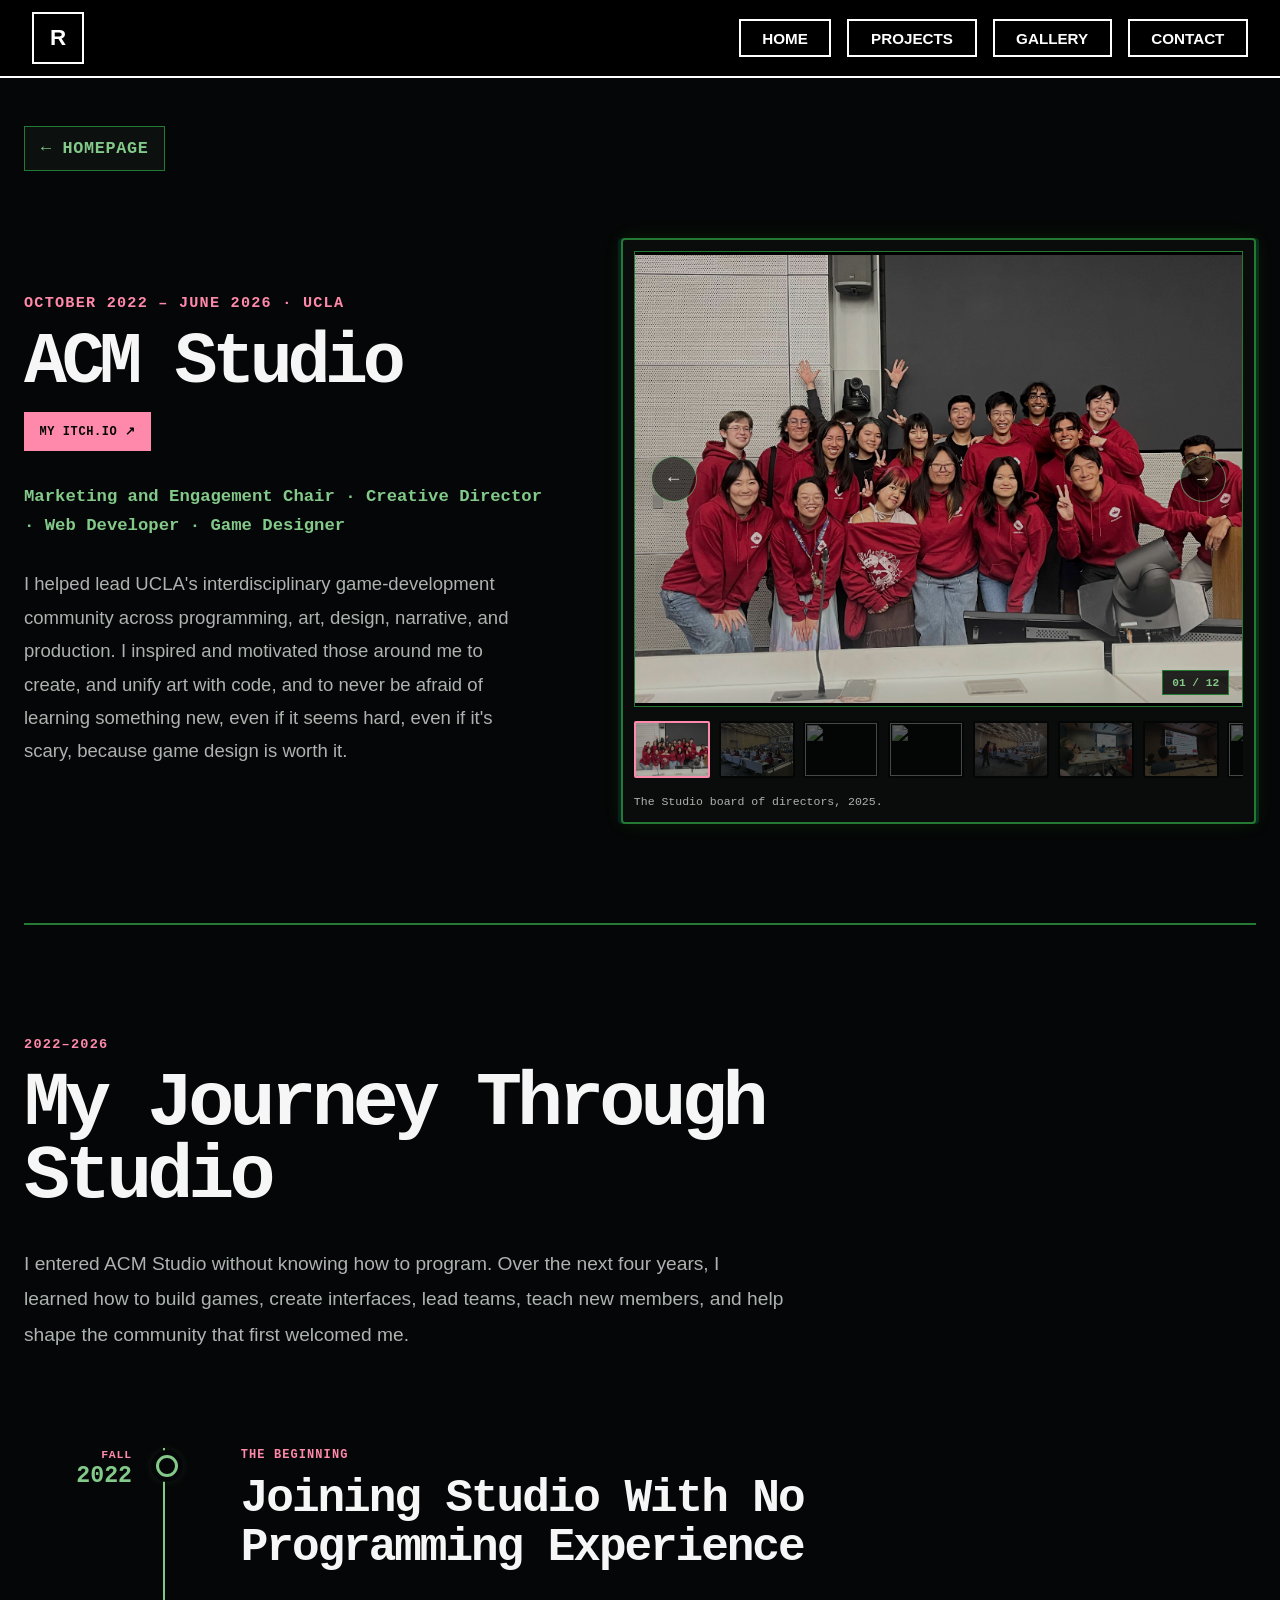
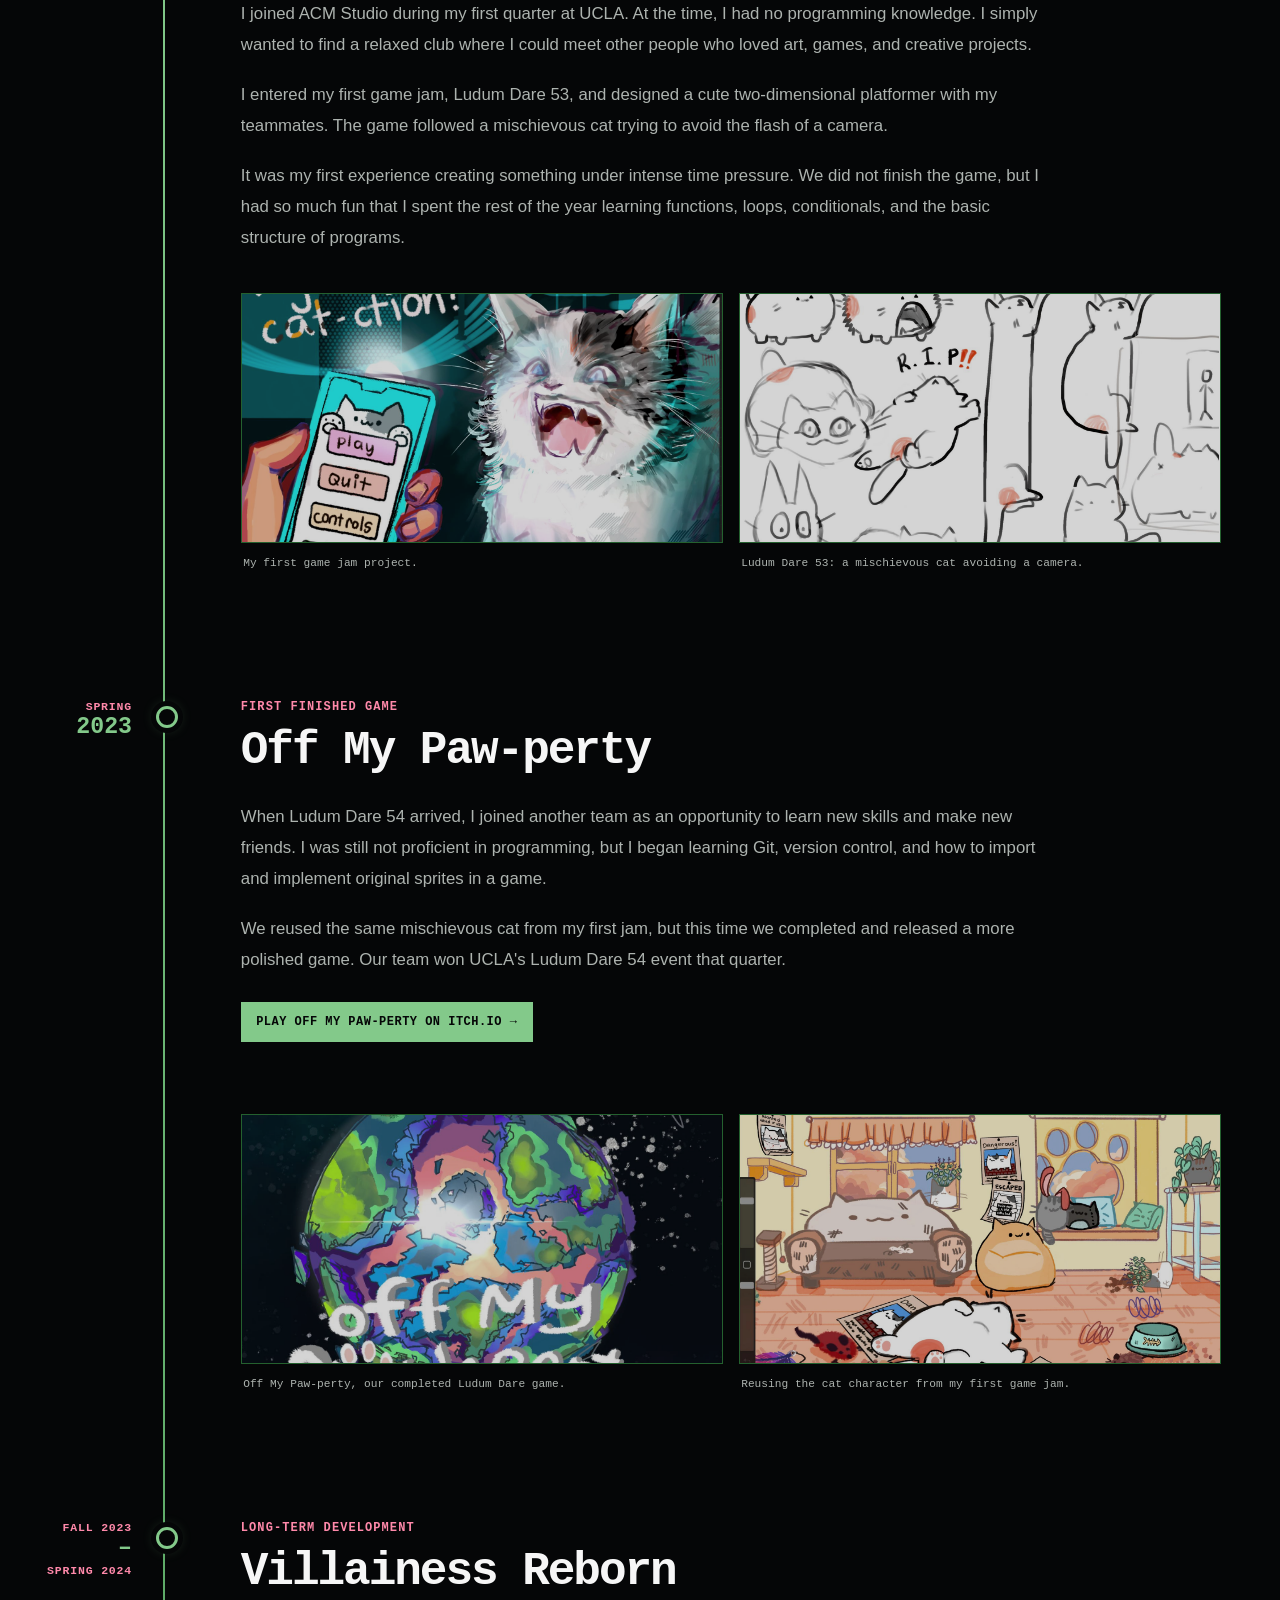
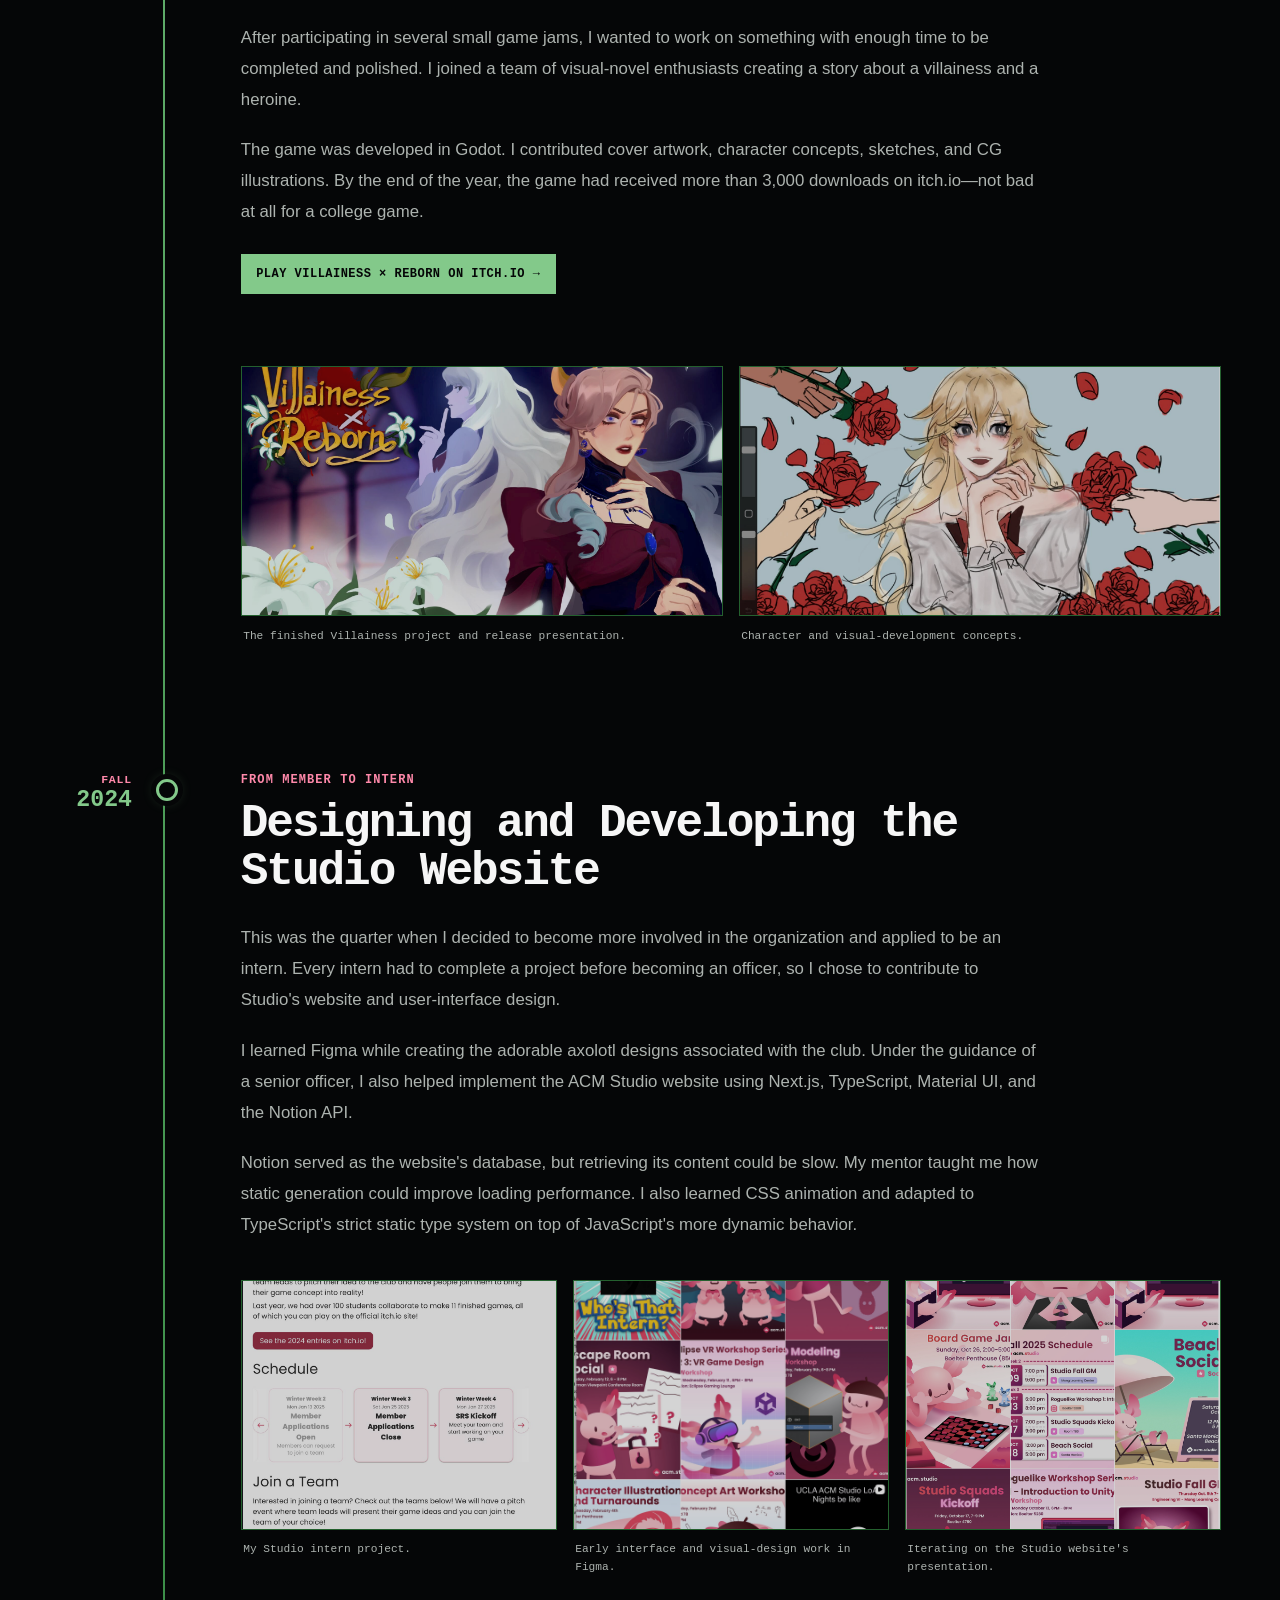
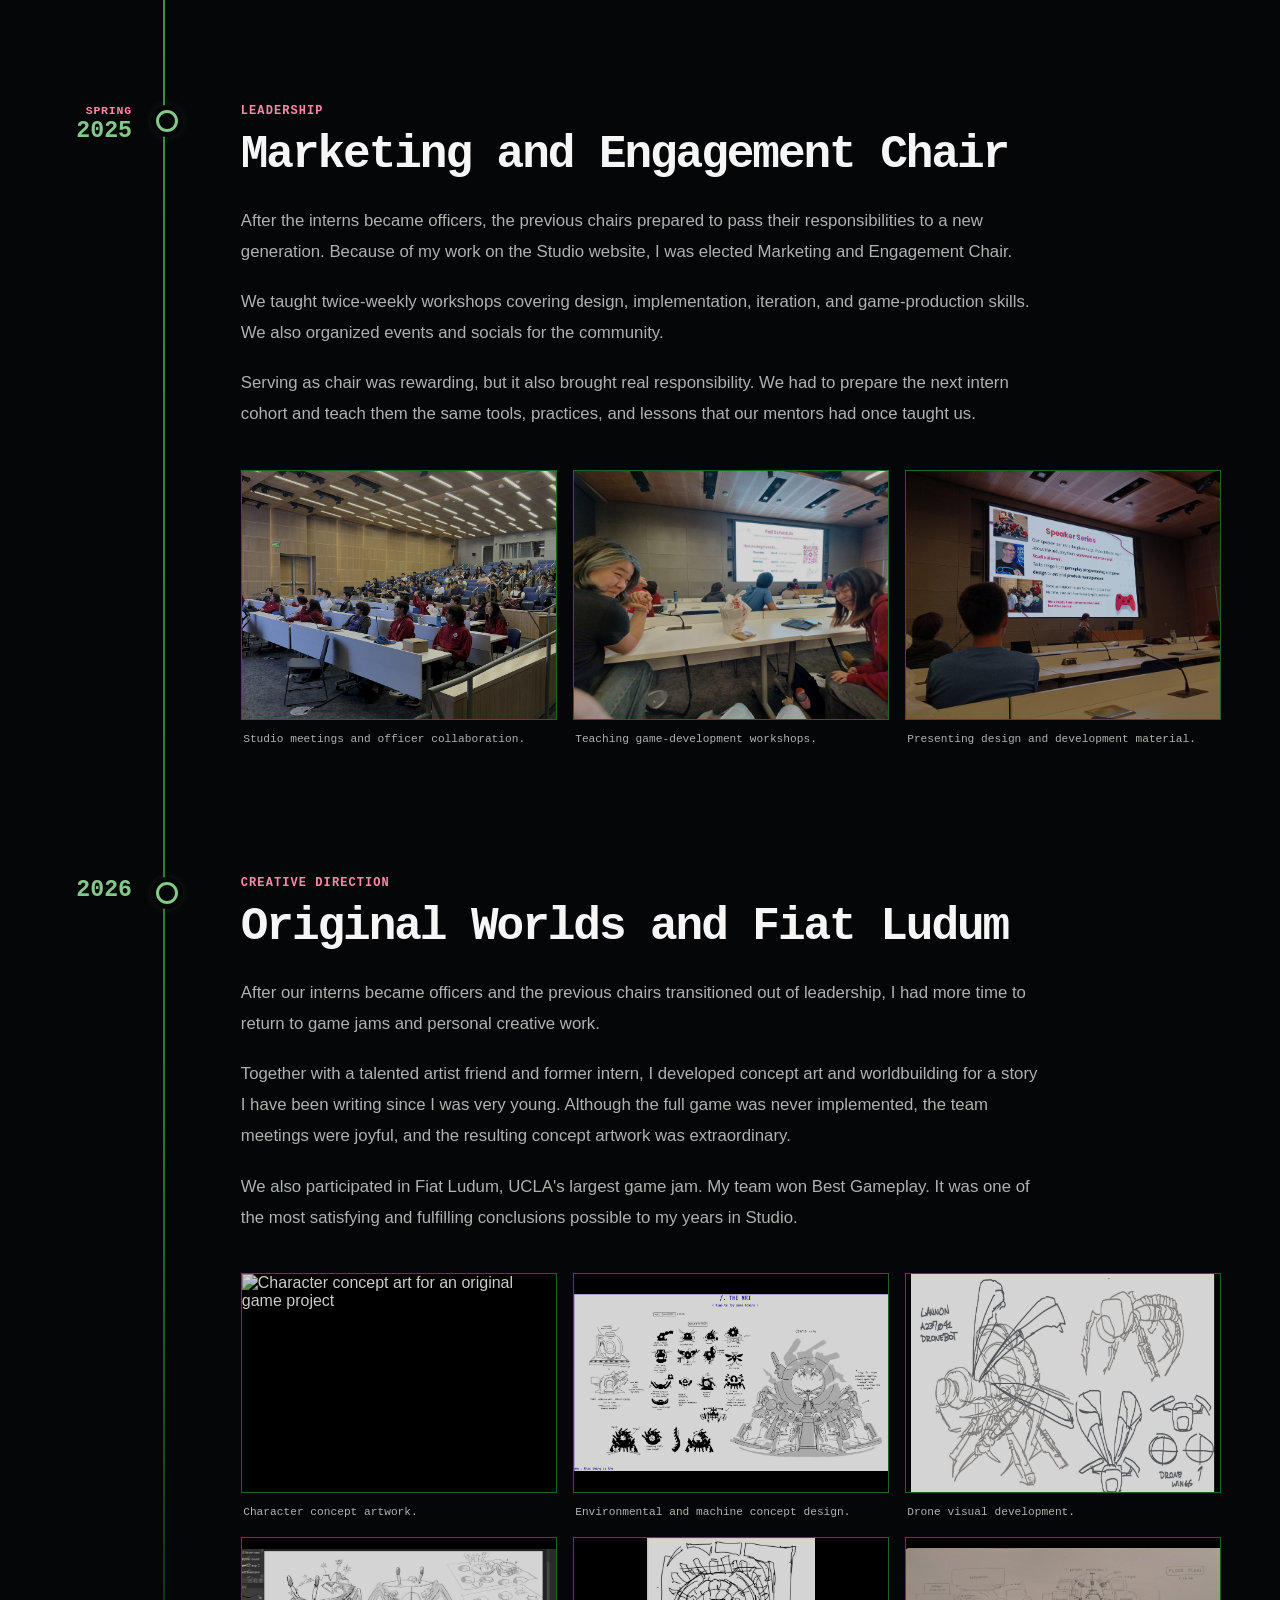
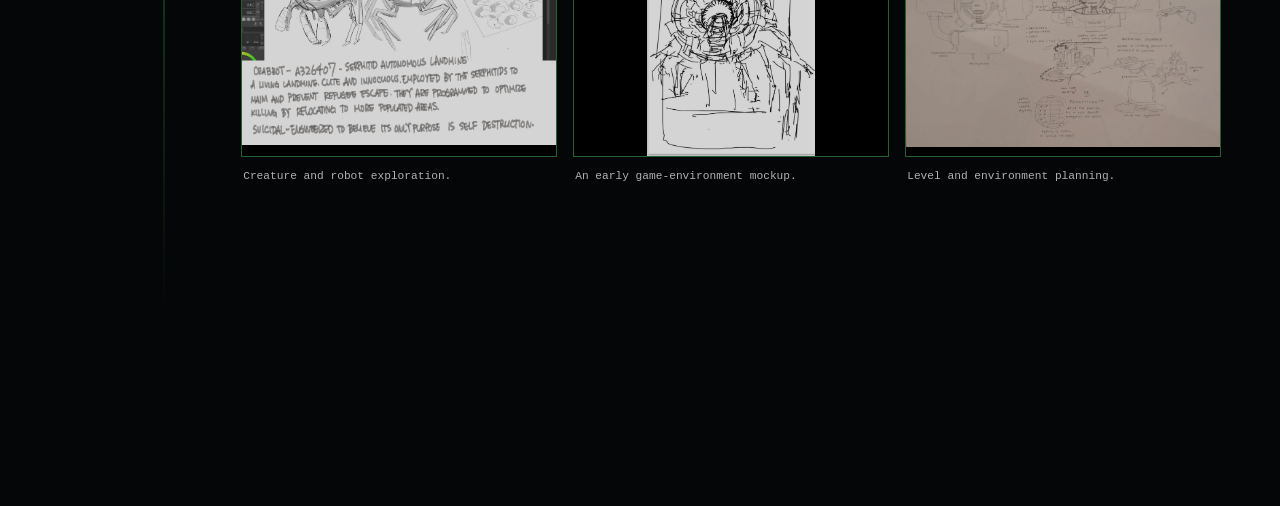
==== projects/acm-studio/index.html @ 6144226d "Finished studio webpage and timeline. Will update someday, but that's the overall gist." ====
<!DOCTYPE html>
<html lang="en">
<head>
  <meta charset="UTF-8" />

  <meta
    name="viewport"
    content="width=device-width, initial-scale=1.0"
  />

  <title>ACM Studio | Catherine "Rynn" Di</title>

  <!-- Shared portfolio styles -->
  <link rel="stylesheet" href="../../style.css?v=1003" />

  <!-- ACM Studio page styles -->
  <link rel="stylesheet" href="./acm-studio.css?v=5" />
</head>

<body class="studio-body">
  <header class="topbar">
    <a
      class="site-logo"
      href="../../index.html"
      aria-label="Return to homepage"
    >
      R
    </a>

    <nav class="topnav">
      <a href="../../index.html">Home</a>
      <a href="../../index.html#projects">Projects</a>
      <a href="../../index.html#art">Gallery</a>
      <a href="../../index.html#contact">Contact</a>
    </nav>
  </header>

  <main class="studio-page">
      <a
      class="studio-back"
      href="../../index.html#projects"
      aria-label="Return to homepage">
      ← Homepage
     </a>

    <section class="studio-hero">
      <!-- ============================================
           LEFT SIDE: PROJECT INFORMATION
           ============================================ -->

      <div class="studio-hero-copy">
        <p class="studio-eyebrow">
          October 2022 – June 2026 · UCLA
        </p>

        <div class="studio-title-row">
          <h1>ACM Studio</h1>

          <a
            class="studio-itch-link"
            href="https://rynndi.itch.io/"
            target="_blank"
            rel="noopener noreferrer"
          >
            My itch.io ↗
          </a>
        </div>

        <p class="studio-role">
          Marketing and Engagement Chair · Creative Director ·
          Web Developer · Game Designer
        </p>

        <p class="studio-introduction">
          I helped lead UCLA's interdisciplinary game-development
          community across programming, art, design, narrative, and
          production. I inspired and motivated those around me to create,
          and unify art with code, and to never be afraid of learning something 
          new, even if it seems hard, even if it's scary, because game design is worth it.
        </p>
      </div>

      <!-- ============================================
           RIGHT SIDE: PHOTO CAROUSEL
           ============================================ -->

      <section
        class="studio-carousel"
        tabindex="0"
        aria-label="ACM Studio photo gallery. Use the arrow keys to navigate."
      >
        <div class="studio-carousel-main">
          <!-- Clicking the large image opens the original file. -->
          <a
            id="studio-carousel-link"
            class="studio-carousel-image-link"
            href="../../images/studio/1.png"
            target="_blank"
            rel="noopener noreferrer"
            aria-label="Open the current photograph at full size"
          >
            <img
              id="studio-carousel-image"
              src="../../images/studio/1.png"
              alt="ACM Studio community photograph 1"
            />
          </a>

          <button
            id="studio-carousel-previous"
            class="studio-carousel-arrow studio-carousel-arrow-left"
            type="button"
            aria-label="Show the previous photograph"
          >
            ←
          </button>

          <button
            id="studio-carousel-next"
            class="studio-carousel-arrow studio-carousel-arrow-right"
            type="button"
            aria-label="Show the next photograph"
          >
            →
          </button>

          <p
            id="studio-carousel-counter"
            class="studio-carousel-counter"
            aria-live="polite"
          >
            01 / 12
          </p>
        </div>

        <!-- JavaScript creates the clickable thumbnails here. -->
        <div
          id="studio-carousel-thumbnails"
          class="studio-carousel-thumbnails"
          aria-label="Choose a Studio photograph"
        ></div>

        <p
          id="studio-carousel-caption"
          class="studio-carousel-caption"
        >
          ACM Studio community photograph.
        </p>
      </section>
    </section>
    <!-- ==================================================
     CHRONOLOGICAL STUDIO TIMELINE
     ================================================== -->

<section
  class="studio-timeline-section"
  aria-labelledby="studio-timeline-heading"
>
  <header class="studio-timeline-header">
    <p class="studio-timeline-eyebrow">
      2022–2026
    </p>

    <h2 id="studio-timeline-heading">
      My Journey Through Studio
    </h2>

    <p>
      I entered ACM Studio without knowing how to program. Over the next
      four years, I learned how to build games, create interfaces, lead
      teams, teach new members, and help shape the community that first
      welcomed me.
    </p>
  </header>

  <div class="studio-timeline">
    <!-- ==================================================
         FALL 2022
         ================================================== -->

    <article
      id="fall-2022"
      class="studio-timeline-entry"
    >
      <div class="studio-timeline-date">
        <p>Fall</p>
        <strong>2022</strong>
      </div>

      <div class="studio-timeline-content">
        <p class="studio-timeline-label">
          The Beginning
        </p>

        <h3>Joining Studio With No Programming Experience</h3>

        <p>
          I joined ACM Studio during my first quarter at UCLA. At the
          time, I had no programming knowledge. I simply wanted to find
          a relaxed club where I could meet other people who loved art,
          games, and creative projects.
        </p>

        <p>
          I entered my first game jam, Ludum Dare 53, and designed a cute
          two-dimensional platformer with my teammates. The game followed
          a mischievous cat trying to avoid the flash of a camera.
        </p>

        <p>
          It was my first experience creating something under intense
          time pressure. We did not finish the game, but I had so much
          fun that I spent the rest of the year learning functions,
          loops, conditionals, and the basic structure of programs.
        </p>

        <div class="studio-era-gallery studio-era-gallery-two">
          <figure>
            <img
              src="../../images/studio/LD532022.png"
              alt="Early artwork or development material from the Ludum Dare 53 project"
              loading="lazy"
            />

            <figcaption>
              My first game jam project.
            </figcaption>
          </figure>

          <figure>
            <img
              src="../../images/studio/LD53.png"
              alt="Ludum Dare 53 cat platformer project"
              loading="lazy"
            />

            <figcaption>
              Ludum Dare 53: a mischievous cat avoiding a camera.
            </figcaption>
          </figure>
        </div>
      </div>
    </article>

    <!-- ==================================================
         SPRING 2023
         ================================================== -->

    <article
      id="spring-2023"
      class="studio-timeline-entry"
    >
      <div class="studio-timeline-date">
        <p>Spring</p>
        <strong>2023</strong>
      </div>

      <div class="studio-timeline-content">
        <p class="studio-timeline-label">
          First Finished Game
        </p>

        <h3>Off My Paw-perty</h3>

        <p>
          When Ludum Dare 54 arrived, I joined another team as an
          opportunity to learn new skills and make new friends. I was
          still not proficient in programming, but I began learning Git,
          version control, and how to import and implement original
          sprites in a game.
        </p>

        <p>
          We reused the same mischievous cat from my first jam, but this
          time we completed and released a more polished game. Our team
          won UCLA's Ludum Dare 54 event that quarter.
        </p>

        <a
          class="studio-external-link"
          href="https://nicholas-callen.itch.io/off-my-paw-perty"
          target="_blank"
          rel="noopener noreferrer"
        >
          Play Off My Paw-perty on itch.io →
        </a>

        <div class="studio-era-gallery studio-era-gallery-two">
          <figure>
            <img
              src="../../images/studio/off-my-pawperty.png"
              alt="Off My Paw-perty game artwork"
              loading="lazy"
            />

            <figcaption>
              Off My Paw-perty, our completed Ludum Dare game.
            </figcaption>
          </figure>

          <figure>
            <img
              src="../../images/studio/off-my-pawperty2.png"
              alt="Gameplay or promotional artwork from Off My Paw-perty"
              loading="lazy"
            />

            <figcaption>
              Reusing the cat character from my first game jam.
            </figcaption>
          </figure>
        </div>
      </div>
    </article>

    <!-- ==================================================
         FALL 2023 – SPRING 2024
         ================================================== -->

    <article
      id="2023-2024"
      class="studio-timeline-entry"
    >
      <div class="studio-timeline-date">
        <p>Fall 2023</p>
        <strong>–</strong>
        <p>Spring 2024</p>
      </div>

      <div class="studio-timeline-content">
        <p class="studio-timeline-label">
          Long-Term Development
        </p>

        <h3>Villainess Reborn</h3>

        <p>
          After participating in several small game jams, I wanted to
          work on something with enough time to be completed and
          polished. I joined a team of visual-novel enthusiasts creating
          a story about a villainess and a heroine.
        </p>

        <p>
          The game was developed in Godot. I contributed cover artwork,
          character concepts, sketches, and CG illustrations. By the end
          of the year, the game had received more than 3,000 downloads
          on itch.io—not bad at all for a college game.
        </p>
        <a
          class="studio-external-link"
          href="https://eigenstuffs.itch.io/villainess-x-reborn"
          target="_blank"
          rel="noopener noreferrer"
        >
          Play Villainess × Reborn on itch.io →
        </a>

        <div class="studio-era-gallery studio-era-gallery-two">
          <figure>
            <img
              src="../../images/studio/villainess2024.png"
              alt="Promotional artwork for the Villainess visual novel"
              loading="lazy"
            />

            <figcaption>
              The finished Villainess project and release presentation.
            </figcaption>
          </figure>

          <figure>
            <img
              src="../../images/studio/villainessConceptArt.png"
              alt="Concept artwork created for the Villainess visual novel"
              loading="lazy"
            />

            <figcaption>
              Character and visual-development concepts.
            </figcaption>
          </figure>
        </div>
      </div>
    </article>

    <!-- ==================================================
         FALL 2024
         ================================================== -->

    <article
      id="fall-2024"
      class="studio-timeline-entry"
    >
      <div class="studio-timeline-date">
        <p>Fall</p>
        <strong>2024</strong>
      </div>

      <div class="studio-timeline-content">
        <p class="studio-timeline-label">
          From Member to Intern
        </p>

        <h3>Designing and Developing the Studio Website</h3>

        <p>
          This was the quarter when I decided to become more involved in
          the organization and applied to be an intern. Every intern had
          to complete a project before becoming an officer, so I chose
          to contribute to Studio's website and user-interface design.
        </p>

        <p>
          I learned Figma while creating the adorable axolotl designs
          associated with the club. Under the guidance of a senior
          officer, I also helped implement the ACM Studio website using
          Next.js, TypeScript, Material UI, and the Notion API.
        </p>

        <p>
          Notion served as the website's database, but retrieving its
          content could be slow. My mentor taught me how static generation
          could improve loading performance. I also learned CSS animation
          and adapted to TypeScript's strict static type system on top of
          JavaScript's more dynamic behavior.
        </p>

        <div class="studio-era-gallery studio-era-gallery-three">
          <figure>
            <img
              src="../../images/studio/internProject.png"
              alt="ACM Studio intern website project"
              loading="lazy"
            />

            <figcaption>
              My Studio intern project.
            </figcaption>
          </figure>

          <figure>
            <img
              src="../../images/studio/figma1.png"
              alt="Figma interface designs for ACM Studio"
              loading="lazy"
            />

            <figcaption>
              Early interface and visual-design work in Figma.
            </figcaption>
          </figure>

          <figure>
            <img
              src="../../images/studio/figma2.png"
              alt="Additional Figma designs for the ACM Studio website"
              loading="lazy"
            />

            <figcaption>
              Iterating on the Studio website's presentation.
            </figcaption>
          </figure>
        </div>
      </div>
    </article>

    <!-- ==================================================
         SPRING 2025
         ================================================== -->

    <article
      id="spring-2025"
      class="studio-timeline-entry"
    >
      <div class="studio-timeline-date">
        <p>Spring</p>
        <strong>2025</strong>
      </div>

      <div class="studio-timeline-content">
        <p class="studio-timeline-label">
          Leadership
        </p>

        <h3>Marketing and Engagement Chair</h3>

        <p>
          After the interns became officers, the previous chairs prepared
          to pass their responsibilities to a new generation. Because of
          my work on the Studio website, I was elected Marketing and
          Engagement Chair.
        </p>

        <p>
          We taught twice-weekly workshops covering design,
          implementation, iteration, and game-production skills. We also
          organized events and socials for the community.
        </p>

        <p>
          Serving as chair was rewarding, but it also brought real
          responsibility. We had to prepare the next intern cohort and
          teach them the same tools, practices, and lessons that our
          mentors had once taught us.
        </p>

        <div class="studio-era-gallery studio-era-gallery-three">
          <figure>
            <img
              src="../../images/studio/2.png"
              alt="ACM Studio members participating in a club meeting"
              loading="lazy"
            />

            <figcaption>
              Studio meetings and officer collaboration.
            </figcaption>
          </figure>

          <figure>
            <img
              src="../../images/studio/6.png"
              alt="Students attending an ACM Studio workshop"
              loading="lazy"
            />

            <figcaption>
              Teaching game-development workshops.
            </figcaption>
          </figure>

          <figure>
            <img
              src="../../images/studio/7.png"
              alt="An ACM Studio presentation in a UCLA classroom"
              loading="lazy"
            />

            <figcaption>
              Presenting design and development material.
            </figcaption>
          </figure>
        </div>
      </div>
    </article>

    <!-- ==================================================
         2026
         ================================================== -->

    <article
      id="2026"
      class="studio-timeline-entry"
    >
      <div class="studio-timeline-date">
        <strong>2026</strong>
      </div>

      <div class="studio-timeline-content">
        <p class="studio-timeline-label">
          Creative Direction
        </p>

        <h3>Original Worlds and Fiat Ludum</h3>

        <p>
          After our interns became officers and the previous chairs
          transitioned out of leadership, I had more time to return to
          game jams and personal creative work.
        </p>

        <p>
          Together with a talented artist friend and former intern, I
          developed concept art and worldbuilding for a story I have
          been writing since I was very young. Although the full game
          was never implemented, the team meetings were joyful, and the
          resulting concept artwork was extraordinary.
        </p>

        <p>
          We also participated in Fiat Ludum, UCLA's largest game jam.
          My team won Best Gameplay. It was one of the most satisfying
          and fulfilling conclusions possible to my years in Studio.
        </p>

        <div class="studio-era-gallery studio-era-gallery-concepts">
          <figure>
            <img
              src="../../images/studio/chelleconcept.png"
              alt="Character concept art for an original game project"
              loading="lazy"
            />

            <figcaption>
              Character concept artwork.
            </figcaption>
          </figure>

          <figure>
            <img
              src="../../images/studio/mriconcept.png"
              alt="MRI environment concept for an original game"
              loading="lazy"
            />

            <figcaption>
              Environmental and machine concept design.
            </figcaption>
          </figure>

          <figure>
            <img
              src="../../images/studio/droneconcept.png"
              alt="Drone concept art for an original game project"
              loading="lazy"
            />

            <figcaption>
              Drone visual development.
            </figcaption>
          </figure>

          <figure>
            <img
              src="../../images/studio/crabbot.png"
              alt="Crab robot concept art for an original game project"
              loading="lazy"
            />

            <figcaption>
              Creature and robot exploration.
            </figcaption>
          </figure>

          <figure>
            <img
              src="../../images/studio/earlymrimockup.png"
              alt="Early MRI gameplay environment mockup"
              loading="lazy"
            />

            <figcaption>
              An early game-environment mockup.
            </figcaption>
          </figure>

          <figure>
            <img
              src="../../images/studio/floor-plan.jpg"
              alt="Floor plan for an original game environment"
              loading="lazy"
            />

            <figcaption>
              Level and environment planning.
            </figcaption>
          </figure>
       
      </div>
    </article>
  </div>
</section>
  </main>

  <script>
    /*
     * All images currently stored in:
     * images/studio/
     *
     * File names and capitalization must match exactly.
     */
    const studioImages = [
      {
        src: "../../images/studio/1.png",
        alt: "ACM Studio community photograph 1",
        caption: "The Studio board of directors, 2025.",
      },
      {
        src: "../../images/studio/2.png",
        alt: "ACM Studio community photograph 2",
        caption: "Hosting the fall general meeting in the Engineering Building.",
      },
      {
        src: "../../images/studio/3.png",
        alt: "ACM Studio community photograph 3",
        caption: "Group photo from all hands.",
      },
      {
        src: "../../images/studio/4.png",
        alt: "ACM Studio community photograph 4",
        caption: "Promoting our club at the engineering fair. Thousands of people!.",
      },
      {
        src: "../../images/studio/5.png",
        alt: "ACM Studio community photograph 5",
        caption: "Me giving a presentation at the fall GM.",
      },
      {
        src: "../../images/studio/6.png",
        alt: "ACM Studio community photograph 6",
        caption: "Having goofy fun with my friends",
      },
      {
        src: "../../images/studio/7.png",
        alt: "ACM Studio community photograph 7",
        caption: "Discussion of our speaker series, where industry professionals share their experiences.",
      },
      {
        src: "../../images/studio/8.png",
        alt: "ACM Studio community photograph 8",
        caption: "Club paid for a trip to six flags! Some of the alumni attended. Pretty much everyone here already graduated.",
      },
      {
        src: "../../images/studio/9.png",
        alt: "ACM Studio community photograph 9",
        caption: "Another shot of the engineering fair at UCLA. You can see me handing out flyers.",
      },
      {
        src: "../../images/studio/10.png",
        alt: "ACM Studio community photograph 10",
        caption: "Another six flags photo because it was so awesome.",
      },
      {
        /*
         * This file uses an uppercase JPG extension.
         * GitHub Pages treats 11.JPG and 11.jpg as different files.
         */
        src: "../../images/studio/11.JPG",
        alt: "ACM Studio artwork",
        caption: "@zestymachine, my former intern, made an awesome design for the 2026 ACM Studio Logo! Studio always has the best drip",
      },
      {
        src: "../../images/studio/studio.png",
        alt: "ACM Studio controller artwork",
        caption: "ACM Studio controller keychain given to the board. ACM at UCLA has 10 different groups: cyber, ICPC, ai, and Studio has the best swag!",
      },
    ];

    const carousel = document.querySelector(".studio-carousel");

    const carouselImage = document.querySelector(
      "#studio-carousel-image"
    );

    const carouselLink = document.querySelector(
      "#studio-carousel-link"
    );

    const carouselCounter = document.querySelector(
      "#studio-carousel-counter"
    );

    const carouselCaption = document.querySelector(
      "#studio-carousel-caption"
    );

    const thumbnailsContainer = document.querySelector(
      "#studio-carousel-thumbnails"
    );

    const previousButton = document.querySelector(
      "#studio-carousel-previous"
    );

    const nextButton = document.querySelector(
      "#studio-carousel-next"
    );

    let currentImageIndex = 0;
    let pointerStartX = null;

    /*
     * Create one clickable thumbnail for every image.
     */
    studioImages.forEach((image, index) => {
      const button = document.createElement("button");
      const thumbnail = document.createElement("img");

      button.className = "studio-carousel-thumbnail";
      button.type = "button";
      button.dataset.imageIndex = index;

      button.setAttribute(
        "aria-label",
        `Show Studio photograph ${index + 1}`
      );

      button.setAttribute(
        "aria-current",
        String(index === 0)
      );

      thumbnail.src = image.src;
      thumbnail.alt = "";
      thumbnail.loading = "lazy";

      button.appendChild(thumbnail);

      button.addEventListener("click", () => {
        showStudioImage(index, true);
      });

      thumbnailsContainer.appendChild(button);
    });

    /*
     * Change the large image and all related information.
     */
    function showStudioImage(index, scrollThumbnail = true) {
      currentImageIndex =
        (index + studioImages.length) % studioImages.length;

      const selectedImage = studioImages[currentImageIndex];

      carouselImage.classList.add("is-changing");

      window.setTimeout(() => {
        carouselImage.src = selectedImage.src;
        carouselImage.alt = selectedImage.alt;

        carouselLink.href = selectedImage.src;

        carouselCaption.textContent =
          selectedImage.caption;

        carouselCounter.textContent =
          `${String(currentImageIndex + 1).padStart(2, "0")} / ` +
          `${String(studioImages.length).padStart(2, "0")}`;

        carouselImage.classList.remove("is-changing");
      }, 110);

      const thumbnailButtons =
        thumbnailsContainer.querySelectorAll(
          ".studio-carousel-thumbnail"
        );

      thumbnailButtons.forEach((button, thumbnailIndex) => {
        const isSelected =
          thumbnailIndex === currentImageIndex;

        button.setAttribute(
          "aria-current",
          String(isSelected)
        );

        if (isSelected && scrollThumbnail) {
          button.scrollIntoView({
            behavior: "smooth",
            block: "nearest",
            inline: "center",
          });
        }
      });
    }

    previousButton.addEventListener("click", () => {
      showStudioImage(currentImageIndex - 1);
    });

    nextButton.addEventListener("click", () => {
      showStudioImage(currentImageIndex + 1);
    });

    /*
     * Keyboard navigation.
     */
    carousel.addEventListener("keydown", (event) => {
      if (event.key === "ArrowLeft") {
        event.preventDefault();
        showStudioImage(currentImageIndex - 1);
      }

      if (event.key === "ArrowRight") {
        event.preventDefault();
        showStudioImage(currentImageIndex + 1);
      }
    });

    /*
     * Mouse and touchscreen swipe navigation.
     */
    carousel.addEventListener("pointerdown", (event) => {
      pointerStartX = event.clientX;
    });

    carousel.addEventListener("pointerup", (event) => {
      if (pointerStartX === null) {
        return;
      }

      const distance = event.clientX - pointerStartX;

      pointerStartX = null;

      if (Math.abs(distance) < 45) {
        return;
      }

      if (distance < 0) {
        showStudioImage(currentImageIndex + 1);
      } else {
        showStudioImage(currentImageIndex - 1);
      }
    });

    /*
     * Set the initial image without scrolling the page.
     */
    showStudioImage(0, false);
  </script>
</body>
</html>
---- style.css ----
* {
  box-sizing: border-box;
}

html {
  scroll-behavior: smooth;
}

body {
  margin: 0;
  background: #000000;
  color: #ffffff;
  font-family: Arial, Helvetica, sans-serif;
}

/* Top navigation */

.topbar {
  position: sticky;
  top: 0;
  z-index: 50;

  height: 78px;
  padding: 0 2rem;

  display: flex;
  align-items: center;
  justify-content: space-between;

  background: #000000;
  border-bottom: 2px solid #ffffff;
}

.site-logo {
  width: 52px;
  height: 52px;

  display: grid;
  place-items: center;

  background: #000000;
  color: #ffffff;
  border: 2px solid #ffffff;
  text-decoration: none;
  font-weight: 900;
  font-size: 1.4rem;
}

.site-logo:hover {
  background: #ffffff;
  color: #000000;
}

.topnav {
  display: flex;
  gap: 1rem;
}

.topnav a {
  padding: 0.55rem 1.35rem;

  color: #ffffff;
  text-decoration: none;
  text-transform: uppercase;
  font-weight: 800;
  font-size: 0.95rem;

  border: 2px solid #ffffff;
  background: #000000;
}

.topnav a:hover {
  color: #000000;
  background: #ffffff;
}

/* Main layout */

.page-shell {
  max-width: 1360px;
  margin: 0 auto;
  padding: 3rem 2rem 4rem;

  display: grid;
  grid-template-columns: 310px 1fr;
  gap: 3rem;
}

.sidebar {
  position: sticky;
  top: 110px;
  align-self: start;
}

/* Profile */

.profile-card {
  text-align: center;
  margin-bottom: 1.25rem;
}

.avatar-frame {
  width: 100%;
  aspect-ratio: 1.0 / 1.5;
  overflow: hidden;
  border: 4px solid white;
}

.profile-image {
  width: 100%;
  height: 120%;
  display: block;
  object-fit: cover;
  object-position: center;
}

.avatar-placeholder {
  width: 100%;
  height: 100%;

  display: grid;
  place-items: center;

  color: #ffffff;
  font-size: 4rem;
  font-weight: 900;
  letter-spacing: -0.08em;
}

.profile-card h1 {
  font-family: "Courier New", monospace;

  margin: 0.65rem 0 0;
  color: #ffffff;

  font-size: 2.4rem;
  font-weight: 600;
  line-height: 1;
  letter-spacing: -0.04em;
}

.profile-card p {
  margin: 0.8rem 0 0;
  color: #d8d8d8;
  font-size: 0.95rem;
  font-weight: 800;
}

/* Side buttons */

.side-buttons {
  margin-top: 1.5rem;

  display: flex;
  flex-direction: column;
  gap: 0.75rem;
}

.side-buttons a {
  padding: 0.95rem 1rem;

  display: block;

  text-align: center;
  text-decoration: none;
  text-transform: uppercase;

  color: #ffffff;
  background: #1a1a1a;
  border: 2px solid #ffffff;

  font-size: 0.85rem;
  font-weight: 900;
  letter-spacing: 0.04em;
}

.side-buttons a:hover {
  color: #000000;
  background: #ffffff;
}

/* Main content */

.main-content {
  min-width: 0;
}

.hero-section {
  min-height: 720px;

  display: flex;
  flex-direction: column;
  justify-content: center;
}

/* Big terminal */

.hero-terminal-frame {
  width: 100%;
  min-height: 540px;

  border: 2px solid #ffffff;
  overflow: hidden;

  background: #000000;
  box-shadow:
    0 0 0 6px #000000,
    0 0 0 8px #ffffff;
}

.desktop-titlebar {
  height: 38px;
  padding: 0 0.9rem;

  display: flex;
  align-items: center;
  gap: 0.5rem;

  background: #000000;
  border-bottom: 2px solid #ffffff;
}

.dot {
  width: 12px;
  height: 12px;
  border-radius: 50%;
  background: #ffffff;
}

.window-title {
  margin-left: 0.5rem;
  color: #ffffff;
  font-size: 0.82rem;
  font-weight: 900;
  letter-spacing: 0.04em;
}

.terminal-screen {
  height: 540px;
  padding: 1.25rem;

  overflow-y: auto;
  cursor: text;

  background:
    linear-gradient(rgba(255, 255, 255, 0.035) 50%, rgba(0, 0, 0, 0.03) 50%),
    #000000;
  background-size: 100% 4px;

  color: #ffffff;
  font-family: "Courier New", monospace;
  font-size: 1rem;
  line-height: 1.35;

  text-shadow: 0 0 5px rgba(255, 255, 255, 0.45);
}

#terminal-output {
  white-space: pre-wrap;
}

#terminal-form {
  display: flex;
  align-items: center;
  gap: 0.45rem;
  margin-top: 0.25rem;
}

.terminal-prompt {
  color: #ffffff;
  font-weight: 900;
}

#terminal-input {
  min-width: 0;
  flex: 1;

  border: none;
  outline: none;
  background: transparent;

  color: #ffffff;
  font: inherit;
  caret-color: #ffffff;
  text-shadow: inherit;
}

#terminal-input:focus {
  outline: none;
  box-shadow: none;
}

/* Terminal splash */

.terminal-splash {
  display: grid;
  grid-template-columns: minmax(0, 1fr) minmax(260px, 0.9fr);
  gap: 2rem;
  align-items: start;
  margin-bottom: 1.25rem;

  white-space: normal;
}

.terminal-ascii {
  margin: 0;
  white-space: pre;

  font-family: "Courier New", monospace;
  font-size: clamp(0.52rem, 0.85vw, 0.88rem);
  line-height: 1.05;

  color: #ffffff;
  text-shadow: 0 0 5px rgba(255, 255, 255, 0.5);
}

.terminal-info {
  white-space: normal;

  color: #ffffff;
  font-size: clamp(0.8rem, 1vw, 1rem);
  line-height: 1.35;
}

.terminal-info div {
  margin: 0;
}

.terminal-user {
  color: #ffffff;
  font-weight: 900;
}

.terminal-rule {
  color: #ffffff;
  margin-bottom: 0.35rem;
}

.terminal-label {
  color: #ffffff;
  font-weight: 900;
}

.terminal-hint {
  margin-top: 1rem;
  margin-bottom: 0.25rem;

  color: #ffffff;
  font-weight: 900;
  white-space: normal;
}

.terminal-hint span {
  color: #ffffff;
  text-decoration: underline;
}

/* Terminal command colors */

.terminal-dir,
.terminal-file,
.terminal-command {
  color: #ffffff;
  font-weight: 900;
}

/* Caption */

.hero-caption {
  margin-top: 1rem;

  text-align: center;
  text-transform: uppercase;
  color: #ffffff;
  font-weight: 900;
  font-size: 0.95rem;
}

/* Content sections */

.content-section {
  scroll-margin-top: 110px;

  margin-bottom: 4rem;
  padding: 2.2rem;

  background: #000000;
  border: 2px solid #ffffff;
}

.content-section h2 {
  margin: 0 0 1rem;

  color: #ffffff;
  text-transform: uppercase;
  letter-spacing: -0.05em;
  font-size: 2.2rem;
}

.content-section p {
  max-width: 780px;
  color: #f0f0f0;
  line-height: 1.8;
}

.project-card {
  padding: 1.25rem;
  margin-top: 1rem;

  border: 2px solid #ffffff;
  background: #111111;
}

.project-card h3 {
  margin-top: 0;
  color: #ffffff;
}

.gallery-grid {
  display: grid;
  grid-template-columns: repeat(3, 1fr);
  gap: 1rem;
  margin-top: 1rem;
}

.gallery-item {
  height: 160px;

  display: grid;
  place-items: center;

  border: 2px solid #ffffff;
  background: #111111;
  color: #ffffff;
  font-weight: 900;
}

/* Scrollbar */

.terminal-screen::-webkit-scrollbar {
  width: 12px;
}

.terminal-screen::-webkit-scrollbar-track {
  background: #000000;
  border-left: 1px solid #ffffff;
}

.terminal-screen::-webkit-scrollbar-thumb {
  background: #ffffff;
}

/* ==================================================
   TERMINAL — MATCH SKILLS CARD STYLE
   Paste at the absolute bottom of style.css
   ================================================== */


/* Outer terminal window */

.hero-terminal-frame {
  position: relative;
  isolation: isolate;

  width: 100%;
  min-height: 540px;
  overflow: hidden;

  background: #020704;
  border: 2px solid #247a32;
  border-radius: 4px;

  box-shadow:
    2px 0 0 rgba(0, 255, 136, 0.14),
    -2px 0 0 rgba(0, 207, 255, 0.1),
    0 0 8px rgba(57, 255, 20, 0.07);
}


/* Terminal title bar */

.desktop-titlebar {
  height: 38px;
  padding: 0 0.9rem;

  display: flex;
  align-items: center;
  gap: 0.5rem;

  background: #020704;
  border-bottom: 2px solid #247a32;
}


/* Window dots */

.desktop-titlebar .dot {
  width: 12px;
  height: 12px;

  border-radius: 50%;
  background: #83c98a;

  box-shadow:
    0 0 3px rgba(57, 255, 20, 0.12);
}


/* Window title */

.window-title {
  margin-left: 0.5rem;

  color: #83c98a;
  font-family: "Courier New", monospace;
  font-size: 0.82rem;
  font-weight: 900;
  letter-spacing: 0.04em;

  text-shadow:
    1px 0 rgba(0, 207, 255, 0.16),
    -1px 0 rgba(0, 255, 136, 0.16),
    0 0 3px rgba(57, 255, 20, 0.16);
}


/* Main CRT screen */

.terminal-screen {
  position: relative;

  height: 540px;
  padding: 1.25rem;

  overflow-y: auto;
  cursor: text;

  background:
    repeating-linear-gradient(
      to bottom,
      transparent 0,
      transparent 5px,
      rgba(57, 255, 20, 0.022) 5px,
      rgba(57, 255, 20, 0.022) 6px
    ),
    radial-gradient(
      circle at 50% 40%,
      rgba(57, 255, 20, 0.025),
      transparent 72%
    ),
    #020704;

  box-shadow:
    inset 0 0 30px rgba(57, 255, 20, 0.025);

  color: #b8d9ba;
  font-family: "Courier New", monospace;
  font-size: 1rem;
  line-height: 1.35;

  text-shadow:
    0 0 2px rgba(57, 255, 20, 0.08);
}


/* Terminal output */

#terminal-output {
  position: relative;
  z-index: 1;

  white-space: pre-wrap;
}


/* Terminal command form */

#terminal-form {
  position: relative;
  z-index: 1;

  display: flex;
  align-items: center;
  gap: 0.45rem;

  margin-top: 0.25rem;
}


/* Prompt */

.terminal-prompt {
  color: #83c98a;
  font-weight: 900;

  text-shadow:
    1px 0 rgba(0, 207, 255, 0.14),
    -1px 0 rgba(0, 255, 136, 0.14);
}


/* Terminal input */

#terminal-input {
  min-width: 0;
  flex: 1;

  border: none;
  outline: none;
  background: transparent;

  color: #b8d9ba;
  font: inherit;
  caret-color: #83c98a;

  text-shadow:
    0 0 2px rgba(57, 255, 20, 0.1);
}

#terminal-input:focus {
  outline: none;
  box-shadow: none;
}


/* Terminal splash layout */

.terminal-splash {
  position: relative;
  z-index: 1;

  display: grid;
  grid-template-columns: minmax(0, 1fr) minmax(260px, 0.9fr);
  gap: 2rem;
  align-items: start;

  margin-bottom: 1.25rem;
  white-space: normal;
}


/* ASCII logo */

.terminal-ascii {
  margin: 0;
  white-space: pre;

  color: #b8d9ba;
  font-family: "Courier New", monospace;
  font-size: clamp(0.52rem, 0.85vw, 0.88rem);
  line-height: 1.05;

  text-shadow:
    0 0 2px rgba(57, 255, 20, 0.1);
}


/* Right-side terminal information */

.terminal-info {
  white-space: normal;

  color: #b8d9ba;
  font-family: "Courier New", monospace;
  font-size: clamp(0.8rem, 1vw, 1rem);
  line-height: 1.35;
}

.terminal-info div {
  margin: 0;
}


/* Highlighted terminal text */

.terminal-user,
.terminal-label,
.terminal-hint,
.terminal-command,
.terminal-dir,
.terminal-file {
  color: #83c98a;
  font-weight: 900;

  text-shadow:
    1px 0 rgba(0, 207, 255, 0.12),
    -1px 0 rgba(0, 255, 136, 0.12),
    0 0 2px rgba(57, 255, 20, 0.12);
}

.terminal-rule {
  color: #b8d9ba;
  margin-bottom: 0.35rem;
}

.terminal-hint {
  margin-top: 1rem;
  margin-bottom: 0.25rem;

  white-space: normal;
}

.terminal-hint span {
  color: #d6ead7;
  text-decoration: underline;
}


/* Slight terminal reaction on hover */

.hero-terminal-frame:hover {
  border-color: #319444;

  box-shadow:
    2px 0 0 rgba(0, 255, 136, 0.2),
    -2px 0 0 rgba(0, 207, 255, 0.14),
    0 0 10px rgba(57, 255, 20, 0.1);
}

.hero-terminal-frame:hover .window-title {
  animation: terminal-title-glitch 180ms steps(2, end);
}

@keyframes terminal-title-glitch {
  0%,
  100% {
    transform: translate(0);
  }

  35% {
    transform: translateX(-1px);

    text-shadow:
      2px 0 rgba(0, 207, 255, 0.4),
      -2px 0 rgba(0, 255, 136, 0.35);
  }

  70% {
    transform: translateX(1px);

    text-shadow:
      -2px 0 rgba(0, 207, 255, 0.3),
      2px 0 rgba(0, 255, 136, 0.3);
  }
}


/* Terminal scrollbar */

.terminal-screen::-webkit-scrollbar {
  width: 10px;
}

.terminal-screen::-webkit-scrollbar-track {
  background: #020704;
  border-left: 1px solid #247a32;
}

.terminal-screen::-webkit-scrollbar-thumb {
  background: #247a32;
  border: 2px solid #020704;
}

.terminal-screen {
  scrollbar-color: #247a32 #020704;
  scrollbar-width: thin;
}


/* Terminal caption */

.hero-caption {
  margin-top: 1rem;

  color: #b8d9ba;
  text-align: center;
  text-transform: uppercase;
  font-family: "Courier New", monospace;
  font-size: 0.95rem;
  font-weight: 900;

  text-shadow:
    0 0 2px rgba(57, 255, 20, 0.08);
}


/* Mobile terminal layout */

@media (max-width: 900px) {
  .terminal-screen {
    height: 420px;
  }

  .terminal-splash {
    grid-template-columns: 1fr;
    gap: 1rem;
  }

  .terminal-ascii {
    font-size: 0.58rem;
  }
}


/* Accessibility */

@media (prefers-reduced-motion: reduce) {
  .hero-terminal-frame:hover .window-title {
    animation: none;
  }
}


/* ==================================================
   DISTRIBUTED SERVER PROJECT CARD
   ================================================== */

.projects-section .featured-project-card {
  position: relative;
  isolation: isolate;
  overflow: hidden;

  grid-column: 1 / -1;

  width: 100%;
  height: clamp(300px, 34vw, 400px);
  min-height: 0;

  display: grid;
  grid-template-rows: 34px minmax(0, 1fr) auto;

  color: #b8d9ba;
  background: #020704;
  border: 2px solid #247a32;
  border-radius: 4px;

  text-decoration: none;

  box-shadow:
    2px 0 0 rgba(0, 255, 136, 0.14),
    -2px 0 0 rgba(0, 207, 255, 0.1),
    0 0 10px rgba(57, 255, 20, 0.08);

  transition:
    transform 180ms ease,
    border-color 180ms ease,
    box-shadow 180ms ease;
}


/* =========================
   TERMINAL TITLE BAR
   ========================= */

.featured-project-titlebar {
  min-width: 0;
  padding: 0 12px;

  display: flex;
  align-items: center;
  gap: 10px;

  background: #020704;
  border-bottom: 1px solid #247a32;
}

.featured-project-dots {
  display: flex;
  gap: 6px;
}

.featured-project-dots span {
  width: 9px;
  height: 9px;

  display: block;

  background: #83c98a;
  border-radius: 50%;

  box-shadow:
    0 0 3px rgba(57, 255, 20, 0.15);
}

.featured-project-window-title {
  overflow: hidden;

  color: #83c98a;
  font-family: "Courier New", monospace;
  font-size: 0.72rem;
  font-weight: 900;
  letter-spacing: 0.05em;

  text-overflow: ellipsis;
  white-space: nowrap;
}


/* =========================
   PROJECT IMAGE
   ========================= */

.featured-project-screen {
  position: relative;
  min-height: 0;
  overflow: hidden;

  background: #000000;
}

.projects-section .featured-project-image {
  position: absolute;
  inset: 0;

  width: 100%;
  height: 100%;

  display: block;

  object-fit: cover;
  object-position: center;

  filter:
    brightness(0.72)
    contrast(1.05)
    saturate(0.86);

  transition:
    transform 400ms ease,
    filter 250ms ease;
}


/* Slight green CRT tint */

.featured-project-green-overlay {
  position: absolute;
  inset: 0;
  z-index: 1;

  background:
    radial-gradient(
      circle at center,
      rgba(57, 255, 20, 0.04),
      transparent 68%
    ),
    linear-gradient(
      rgba(25, 120, 45, 0.025),
      rgba(0, 0, 0, 0.06)
    );

  pointer-events: none;
}


/* Contained scanlines */

.featured-project-screen::after {
  content: "";
  position: absolute;
  inset: 0;
  z-index: 2;

  background: repeating-linear-gradient(
    to bottom,
    transparent 0,
    transparent 5px,
    rgba(57, 255, 20, 0.025) 6px
  );

  pointer-events: none;
}


/* =========================
   PLAY BUTTON
   ========================= */

.featured-project-play {
  position: absolute;
  z-index: 3;

  top: 50%;
  left: 50%;
  transform: translate(-50%, -50%);

  width: 54px;
  height: 54px;

  display: grid;
  place-items: center;

  color: #b8d9ba;
  background: rgba(0, 0, 0, 0.7);

  border: 2px solid rgba(184, 217, 186, 0.82);
  border-radius: 50%;

  box-shadow:
    0 0 0 4px rgba(0, 0, 0, 0.3),
    0 0 12px rgba(57, 255, 20, 0.1);

  transition:
    transform 180ms ease,
    color 180ms ease,
    background 180ms ease,
    border-color 180ms ease,
    box-shadow 180ms ease;
}

.featured-project-play span {
  margin-left: 4px;
  font-size: 1.25rem;
  line-height: 1;
}


/* =========================
   COMPACT DESCRIPTION BOX
   ========================= */

.featured-project-info {
  min-width: 0;
  padding: 11px 14px;

  display: flex;
  align-items: center;
  justify-content: space-between;
  gap: 18px;

  background:
    repeating-linear-gradient(
      to bottom,
      transparent 0,
      transparent 5px,
      rgba(57, 255, 20, 0.018) 6px
    ),
    #020704;

  border-top: 1px solid #247a32;
}

.featured-project-copy {
  min-width: 0;
}

.featured-project-info h3 {
  margin: 0 0 3px;

  color: #83c98a;
  font-family: "Courier New", monospace;
  font-size: clamp(0.92rem, 1.7vw, 1.15rem);
  font-weight: 700;
  line-height: 1.1;

  text-decoration: none;
}

.featured-project-info p {
  margin: 0;

  overflow: hidden;

  color: #b8d9ba;
  font-family: "Courier New", monospace;
  font-size: 0.7rem;
  line-height: 1.3;

  text-overflow: ellipsis;
  white-space: nowrap;
}

.featured-project-launch {
  flex-shrink: 0;

  padding: 7px 10px;

  color: #b8d9ba;
  background: rgba(0, 0, 0, 0.4);

  border: 1px solid #527f57;

  font-family: "Courier New", monospace;
  font-size: 0.65rem;
  font-weight: 900;
  letter-spacing: 0.05em;
  text-transform: uppercase;

  transition:
    color 180ms ease,
    background 180ms ease,
    border-color 180ms ease;
}


/* =========================
   HOVER
   ========================= */

.projects-section .featured-project-card:hover {
  transform: translateY(-3px);

  border-color: #83c98a;

  box-shadow:
    3px 0 0 rgba(0, 255, 136, 0.2),
    -3px 0 0 rgba(0, 207, 255, 0.13),
    0 0 18px rgba(57, 255, 20, 0.12);
}

.featured-project-card:hover .featured-project-image {
  transform: scale(1.018);

  filter:
    brightness(0.8)
    contrast(1.07)
    saturate(0.92);
}

.featured-project-card:hover .featured-project-play {
  transform:
    translate(-50%, -50%)
    scale(1.08);

  color: #020704;
  background: #83c98a;
  border-color: #b8e5bd;

  box-shadow:
    0 0 0 4px rgba(0, 0, 0, 0.35),
    0 0 18px rgba(57, 255, 20, 0.22);
}

.featured-project-card:hover .featured-project-launch {
  color: #020704;
  background: #83c98a;
  border-color: #83c98a;
}


/* Remove purple visited-link styling */

.featured-project-card:link,
.featured-project-card:visited,
.featured-project-card:hover,
.featured-project-card:active {
  color: inherit;
  text-decoration: none;
}

.featured-project-card:focus-visible {
  outline: 3px solid #83c98a;
  outline-offset: 5px;
}


/* =========================
   MOBILE
   ========================= */

@media (max-width: 600px) {
  .projects-section .featured-project-card {
    height: 300px;
  }

  .featured-project-info {
    padding: 10px 12px;
  }

  .featured-project-info p {
    max-width: 190px;
  }

  .featured-project-launch {
    padding: 6px 8px;
    font-size: 0.58rem;
  }
}

/* ACM STUDIO PROJECT CARD
   Same dimensions as the distributed server card, but displays only the website image.*/

.acm-studio-card .featured-project-screen {
  grid-row: 1;
  width: 100%;
  height: 100%;
}

/* Show the original image without the green CRT tint. */

.projects-section .acm-studio-card .featured-project-image {
  object-fit: cover;
  object-position: center;

  filter: none;
}

/* Remove the distributed-server scanlines. */

.acm-studio-card .featured-project-screen::after {
  display: none;
}

/* Preserve a subtle zoom without changing the image colors. */

.projects-section .acm-studio-card:hover .featured-project-image {
  transform: scale(1.018);
  filter: none;
}

/* ==================================================
   PROJECT GRID SPACING
   ================================================== */

.projects-grid {
  display: grid;
  grid-template-columns: repeat(2, minmax(0, 1fr));
  gap: 2rem;
  margin-top: 2rem;
}

/* Both large featured projects span the full grid width. */

.projects-grid > .featured-project-card,
.projects-grid > .acm-studio-card {
  grid-column: 1 / -1;
}


/* ==================================================
   ACM STUDIO PROJECT CARD
   ================================================== */

.projects-section .acm-studio-card {
  position: relative;
  isolation: isolate;
  overflow: hidden;

  grid-column: 1 / -1;

  width: 100%;
  height: clamp(300px, 34vw, 400px);

  display: block;

  background: #020704;
  border: 2px solid #247a32;
  border-radius: 4px;

  text-decoration: none;

  box-shadow:
    2px 0 0 rgba(0, 255, 136, 0.14),
    -2px 0 0 rgba(0, 207, 255, 0.1),
    0 0 10px rgba(57, 255, 20, 0.08);

  transition:
    transform 180ms ease,
    border-color 180ms ease,
    box-shadow 180ms ease;
}


/* ACM Studio screenshot */

.projects-section .acm-studio-card-image {
  width: 100%;
  height: 100%;

  display: block;

  object-fit: cover;
  object-position: center;

  /*
   * Darker by default.
   */
  filter:
    brightness(0.58)
    contrast(1.05)
    saturate(0.82);

  transition:
    transform 400ms ease,
    filter 250ms ease;
}


/* Subtle dark tint above the image */

.acm-studio-card::after {
  content: "";
  position: absolute;
  inset: 0;
  z-index: 1;

  background:
    linear-gradient(
      rgba(0, 15, 7, 0.08),
      rgba(0, 0, 0, 0.16)
    );

  pointer-events: none;
}


/* Hover state */

.projects-section .acm-studio-card:hover {
  transform: translateY(-3px);

  border-color: #83c98a;

  box-shadow:
    3px 0 0 rgba(0, 255, 136, 0.2),
    -3px 0 0 rgba(0, 207, 255, 0.13),
    0 0 18px rgba(57, 255, 20, 0.12);
}

.projects-section .acm-studio-card:hover .acm-studio-card-image {
  transform: scale(1.018);

  /*
   * Slightly brighter, greyer, and less saturated on hover.
   */
  filter:
    brightness(0.68)
    contrast(1.04)
    saturate(0.58)
    grayscale(0.05);
}


/* Keyboard accessibility */

.projects-section .acm-studio-card:focus-visible {
  outline: 3px solid #83c98a;
  outline-offset: 5px;
}


/* ==================================================
   MOBILE PROJECT GRID
   ================================================== */

@media (max-width: 700px) {
  .projects-grid {
    grid-template-columns: 1fr;
    gap: 1.5rem;
  }

  .projects-section .acm-studio-card {
    height: 300px;
  }
}
---- projects/acm-studio/acm-studio.css ----
/* ==================================================
   ACM STUDIO PROJECT PAGE
   ================================================== */

.studio-body {
  --studio-background: #050607;
  --studio-panel: #090c0a;

  --studio-text: #f6f6f6;
  --studio-muted: #adb3af;

  --studio-green: #83c98a;
  --studio-green-dark: #247a32;

  --studio-pink: #ff89aa;

  margin: 0;

  background: var(--studio-background);
  color: var(--studio-text);
}


/* ==================================================
   PAGE LAYOUT
   ================================================== */

.studio-page {
  width: min(1320px, calc(100% - 3rem));
  margin: 0 auto;
  padding: 3rem 0 8rem;
}


/* ==================================================
   HOMEPAGE LINK
   ================================================== */

.studio-back {
  display: inline-block;
  margin-bottom: 2rem;

  color: var(--studio-green);

  font-family: "Courier New", monospace;
  font-size: 0.9rem;
  font-weight: 900;
  letter-spacing: 0.04em;

  text-decoration: none;
  text-transform: uppercase;

  transition:
    color 160ms ease,
    transform 160ms ease;
}

.studio-back:hover {
  color: var(--studio-pink);
  transform: translateX(-3px);
}

.studio-back:focus-visible {
  outline: 2px solid var(--studio-green);
  outline-offset: 5px;
}


/* ==================================================
   HERO LAYOUT
   ================================================== */

.studio-hero {
  min-height: calc(100vh - 180px);

  display: grid;
  grid-template-columns:
    minmax(0, 0.9fr)
    minmax(430px, 1.1fr);

  align-items: center;
  gap: clamp(3rem, 6vw, 6rem);

  padding: 2rem 0 6rem;
}

.studio-hero-copy {
  min-width: 0;
  max-width: 650px;
}


/* ==================================================
   HERO TEXT
   ================================================== */

.studio-eyebrow {
  margin: 0 0 1.2rem;

  color: var(--studio-pink);

  font-family: "Courier New", monospace;
  font-size: clamp(0.78rem, 1.2vw, 0.95rem);
  font-weight: 900;
  letter-spacing: 0.08em;

  text-transform: uppercase;
}

.studio-hero h1 {
  margin: 0;

  color: var(--studio-text);

  font-family: "Courier New", monospace;
  font-size: clamp(3.8rem, 5.6vw, 5.6rem);
  font-weight: 900;
  line-height: 0.9;
  letter-spacing: -0.075em;

  white-space: nowrap;
}

.studio-role {
  max-width: 650px;
  margin: 2rem 0 0;

  color: var(--studio-green);

  font-family: "Courier New", monospace;
  font-size: clamp(0.88rem, 1.35vw, 1.08rem);
  font-weight: 900;
  line-height: 1.65;
}

.studio-introduction {
  max-width: 620px;
  margin: 1.7rem 0 0;

  color: var(--studio-muted);

  font-size: clamp(1rem, 1.45vw, 1.18rem);
  line-height: 1.8;
}


/* ==================================================
   PHOTO CAROUSEL
   ================================================== */

.studio-carousel {
  min-width: 0;
  padding: 0.7rem;

  background: var(--studio-panel);

  border: 2px solid var(--studio-green-dark);
  border-radius: 4px;

  box-shadow:
    3px 0 0 rgba(0, 255, 136, 0.14),
    -3px 0 0 rgba(0, 207, 255, 0.1),
    0 0 18px rgba(57, 255, 20, 0.1);

  touch-action: pan-y;
}

.studio-carousel:focus-visible {
  outline: 3px solid var(--studio-pink);
  outline-offset: 5px;
}


/* ==================================================
   LARGE CAROUSEL IMAGE
   ================================================== */

.studio-carousel-main {
  position: relative;
  overflow: hidden;

  width: 100%;
  aspect-ratio: 4 / 3;

  background: #000000;

  border: 1px solid var(--studio-green-dark);
}

.studio-carousel-image-link {
  display: block;

  width: 100%;
  height: 100%;

  cursor: zoom-in;
}

.studio-carousel-image-link:focus-visible {
  outline: 3px solid var(--studio-pink);
  outline-offset: -5px;
}

#studio-carousel-image {
  width: 100%;
  height: 100%;

  display: block;

  /*
   * "contain" prevents portrait and landscape photos
   * from being cut off.
   */
  object-fit: contain;
  object-position: center;

  filter:
    brightness(0.82)
    contrast(1.04)
    saturate(0.86);

  opacity: 1;
  transform: scale(1);

  transition:
    opacity 110ms ease,
    transform 260ms ease,
    filter 200ms ease;
}

#studio-carousel-image.is-changing {
  opacity: 0;
  transform: scale(1.012);
}

.studio-carousel:hover #studio-carousel-image {
  filter:
    brightness(0.94)
    contrast(1.02)
    saturate(0.72)
    grayscale(0.06);
}


/* Subtle tint over the photograph */

.studio-carousel-main::after {
  content: "";

  position: absolute;
  inset: 0;
  z-index: 1;

  background:
    linear-gradient(
      rgba(0, 10, 4, 0.02),
      rgba(0, 0, 0, 0.08)
    );

  pointer-events: none;
}


/* ==================================================
   PREVIOUS AND NEXT BUTTONS
   ================================================== */

.studio-carousel-arrow {
  position: absolute;
  top: 50%;
  z-index: 3;

  width: 46px;
  height: 46px;
  padding: 0;

  display: grid;
  place-items: center;

  color: var(--studio-text);
  background: rgba(0, 0, 0, 0.76);

  border: 1px solid rgba(131, 201, 138, 0.8);
  border-radius: 50%;

  font-family: "Courier New", monospace;
  font-size: 1.15rem;
  font-weight: 900;

  cursor: pointer;

  opacity: 0.75;
  transform: translateY(-50%);

  transition:
    opacity 160ms ease,
    color 160ms ease,
    background 160ms ease,
    border-color 160ms ease,
    transform 160ms ease;
}

.studio-carousel:hover .studio-carousel-arrow {
  opacity: 1;
}

.studio-carousel-arrow:hover {
  color: #020704;
  background: var(--studio-green);

  border-color: var(--studio-green);

  transform:
    translateY(-50%)
    scale(1.08);
}

.studio-carousel-arrow:focus-visible {
  opacity: 1;
  outline: 3px solid var(--studio-pink);
  outline-offset: 3px;
}

.studio-carousel-arrow-left {
  left: 1rem;
}

.studio-carousel-arrow-right {
  right: 1rem;
}


/* ==================================================
   IMAGE COUNTER
   ================================================== */

.studio-carousel-counter {
  position: absolute;
  right: 0.8rem;
  bottom: 0.7rem;
  z-index: 3;

  margin: 0;
  padding: 0.35rem 0.55rem;

  color: var(--studio-green);
  background: rgba(0, 0, 0, 0.82);

  border: 1px solid var(--studio-green-dark);

  font-family: "Courier New", monospace;
  font-size: 0.7rem;
  font-weight: 900;
}


/* ==================================================
   CLICKABLE THUMBNAILS
   ================================================== */

.studio-carousel-thumbnails {
  display: flex;
  gap: 0.55rem;

  margin-top: 0.7rem;
  padding: 0.15rem 0 0.4rem;

  overflow-x: auto;
  overscroll-behavior-inline: contain;

  scrollbar-color:
    var(--studio-green-dark)
    var(--studio-panel);

  scrollbar-width: thin;
}

.studio-carousel-thumbnails::-webkit-scrollbar {
  height: 8px;
}

.studio-carousel-thumbnails::-webkit-scrollbar-track {
  background: var(--studio-panel);
}

.studio-carousel-thumbnails::-webkit-scrollbar-thumb {
  background: var(--studio-green-dark);
}

.studio-carousel-thumbnail {
  flex: 0 0 76px;

  width: 76px;
  height: 57px;
  padding: 0;

  overflow: hidden;

  background: #000000;

  border: 2px solid transparent;
  border-radius: 2px;

  cursor: pointer;
  opacity: 0.48;

  transition:
    opacity 160ms ease,
    border-color 160ms ease,
    transform 160ms ease;
}

.studio-carousel-thumbnail img {
  width: 100%;
  height: 100%;

  display: block;

  object-fit: cover;
  object-position: center;

  filter:
    brightness(0.72)
    saturate(0.72);
}

.studio-carousel-thumbnail:hover {
  opacity: 0.9;
  transform: translateY(-2px);
}

.studio-carousel-thumbnail[aria-current="true"] {
  opacity: 1;
  border-color: var(--studio-pink);
}

.studio-carousel-thumbnail:focus-visible {
  opacity: 1;

  outline: 2px solid var(--studio-green);
  outline-offset: 2px;
}


/* ==================================================
   IMAGE CAPTION
   ================================================== */

.studio-carousel-caption {
  min-height: 1.5em;
  margin: 0.55rem 0 0.05rem;

  color: var(--studio-muted);

  font-family: "Courier New", monospace;
  font-size: 0.72rem;
  line-height: 1.5;
}


/* ==================================================
   TABLET
   ================================================== */

@media (max-width: 1050px) {
  .studio-hero {
    min-height: auto;

    grid-template-columns: 1fr;
    align-items: start;
    gap: 3.5rem;

    padding-top: 3rem;
  }

  .studio-hero-copy {
    max-width: 850px;
  }

  .studio-hero h1 {
    white-space: normal;
  }

  .studio-carousel {
    width: 100%;
    max-width: 760px;
  }
}


/* ==================================================
   MOBILE
   ================================================== */

@media (max-width: 650px) {
  .studio-page {
    width: calc(100% - 1.5rem);
    padding: 2rem 0 5rem;
  }

  .studio-back {
    margin-bottom: 1.5rem;
  }

  .studio-hero {
    gap: 2.5rem;
    padding: 1.5rem 0 4rem;
  }

  .studio-hero h1 {
    font-size: clamp(3.2rem, 17vw, 5rem);
  }

  .studio-carousel {
    padding: 0.45rem;
  }

  .studio-carousel-main {
    aspect-ratio: 4 / 3;
  }

  .studio-carousel-arrow {
    width: 40px;
    height: 40px;

    opacity: 1;

    font-size: 1rem;
  }

  .studio-carousel-arrow-left {
    left: 0.6rem;
  }

  .studio-carousel-arrow-right {
    right: 0.6rem;
  }

  .studio-carousel-thumbnail {
    flex-basis: 64px;

    width: 64px;
    height: 48px;
  }
}


/* ==================================================
   REDUCED MOTION
   ================================================== */

@media (prefers-reduced-motion: reduce) {
  .studio-back,
  #studio-carousel-image,
  .studio-carousel-arrow,
  .studio-carousel-thumbnail {
    transition: none;
  }

  #studio-carousel-image.is-changing {
    opacity: 1;
    transform: none;
  }
}

/* ==================================================
   CHRONOLOGICAL TIMELINE
   ================================================== */

.studio-timeline-section {
  padding: 7rem 0 4rem;
  border-top: 2px solid var(--studio-green-dark);
}

.studio-timeline-header {
  max-width: 900px;
  margin-bottom: 6rem;
}

.studio-timeline-eyebrow {
  margin: 0 0 1rem;

  color: var(--studio-pink);
  font-family: "Courier New", monospace;
  font-size: 0.85rem;
  font-weight: 900;
  letter-spacing: 0.09em;
}

.studio-timeline-header h2 {
  margin: 0;

  color: var(--studio-text);
  font-family: "Courier New", monospace;
  font-size: clamp(2.8rem, 6vw, 5.8rem);
  line-height: 0.95;
  letter-spacing: -0.065em;
}

.studio-timeline-header > p:last-child {
  max-width: 760px;
  margin: 2rem 0 0;

  color: var(--studio-muted);
  font-size: clamp(1rem, 1.5vw, 1.2rem);
  line-height: 1.85;
}


/* ==================================================
   TIMELINE LINE AND ENTRIES
   ================================================== */

.studio-timeline {
  position: relative;
}

.studio-timeline::before {
  content: "";

  position: absolute;
  top: 0;
  bottom: 0;
  left: 139px;

  width: 2px;

  background:
    linear-gradient(
      to bottom,
      var(--studio-green),
      var(--studio-green-dark) 85%,
      transparent
    );
}

.studio-timeline-entry {
  position: relative;

  display: grid;
  grid-template-columns: 140px minmax(0, 1fr);
  gap: clamp(2.5rem, 6vw, 6rem);

  padding: 0 0 8rem;
}

.studio-timeline-entry::before {
  content: "";

  position: absolute;
  top: 0.4rem;
  left: 132px;
  z-index: 2;

  width: 16px;
  height: 16px;

  background: var(--studio-background);
  border: 3px solid var(--studio-green);
  border-radius: 50%;

  box-shadow:
    0 0 0 5px var(--studio-background),
    0 0 14px rgba(131, 201, 138, 0.32);
}


/* ==================================================
   DATES
   ================================================== */

.studio-timeline-date {
  padding-right: 2rem;
  text-align: right;
}

.studio-timeline-date p {
  margin: 0;

  color: var(--studio-pink);
  font-family: "Courier New", monospace;
  font-size: 0.72rem;
  font-weight: 900;
  letter-spacing: 0.07em;
  text-transform: uppercase;
}

.studio-timeline-date strong {
  display: block;
  margin: 0.15rem 0;

  color: var(--studio-green);
  font-family: "Courier New", monospace;
  font-size: 1.45rem;
  line-height: 1.1;
}


/* ==================================================
   TIMELINE WRITING
   ================================================== */

.studio-timeline-content {
  min-width: 0;
  max-width: 980px;
}

.studio-timeline-label {
  margin: 0 0 0.8rem;

  color: var(--studio-pink);
  font-family: "Courier New", monospace;
  font-size: 0.75rem;
  font-weight: 900;
  letter-spacing: 0.09em;
  text-transform: uppercase;
}

.studio-timeline-content h3 {
  max-width: 850px;
  margin: 0 0 1.6rem;

  color: var(--studio-text);
  font-family: "Courier New", monospace;
  font-size: clamp(1.8rem, 3.6vw, 3.4rem);
  line-height: 1.05;
  letter-spacing: -0.045em;
}

.studio-timeline-content > p:not(.studio-timeline-label) {
  max-width: 800px;
  margin: 0 0 1.2rem;

  color: var(--studio-muted);
  font-size: 1.05rem;
  line-height: 1.85;
}

.studio-external-link {
  display: inline-block;
  margin: 0.5rem 0 2rem;
  padding: 0.75rem 0.9rem;

  color: var(--studio-background);
  background: var(--studio-green);
  border: 1px solid var(--studio-green);

  font-family: "Courier New", monospace;
  font-size: 0.75rem;
  font-weight: 900;
  letter-spacing: 0.04em;
  text-decoration: none;
  text-transform: uppercase;

  transition:
    color 160ms ease,
    background 160ms ease,
    transform 160ms ease;
}

.studio-external-link:hover {
  color: var(--studio-green);
  background: transparent;
  transform: translateY(-2px);
}


/* ==================================================
   ERA IMAGE GALLERIES
   ================================================== */

.studio-era-gallery {
  display: grid;
  gap: 1rem;

  margin-top: 2.5rem;
}

.studio-era-gallery-two {
  grid-template-columns: repeat(2, minmax(0, 1fr));
}

.studio-era-gallery-three {
  grid-template-columns: repeat(3, minmax(0, 1fr));
}

.studio-era-gallery-concepts {
  grid-template-columns: repeat(3, minmax(0, 1fr));
}

.studio-era-gallery figure {
  min-width: 0;
  margin: 0;
}

.studio-era-gallery img {
  display: block;

  width: 100%;
  height: 250px;

  object-fit: cover;
  object-position: center;

  background: #000000;
  border: 1px solid var(--studio-green-dark);

  filter:
    brightness(0.82)
    contrast(1.03)
    saturate(0.82);

  transition:
    filter 200ms ease,
    transform 200ms ease,
    border-color 200ms ease;
}

.studio-era-gallery img:hover {
  transform: translateY(-3px);

  border-color: var(--studio-green);

  filter:
    brightness(0.96)
    contrast(1.02)
    saturate(0.68)
    grayscale(0.06);
}

.studio-era-gallery figcaption {
  padding: 0.7rem 0.15rem 0;

  color: var(--studio-muted);
  font-family: "Courier New", monospace;
  font-size: 0.7rem;
  line-height: 1.55;
}

.studio-era-gallery-concepts img {
  height: 220px;
  object-fit: contain;
}

.studio-event-gallery {
  margin-top: 3rem;
  padding-top: 3rem;
  border-top: 1px solid var(--studio-green-dark);
}


/* ==================================================
   TABLET TIMELINE
   ================================================== */

@media (max-width: 900px) {
  .studio-timeline::before {
    left: 99px;
  }

  .studio-timeline-entry {
    grid-template-columns: 100px minmax(0, 1fr);
    gap: 2.5rem;
  }

  .studio-timeline-entry::before {
    left: 92px;
  }

  .studio-timeline-date {
    padding-right: 1.4rem;
  }

  .studio-era-gallery-three,
  .studio-era-gallery-concepts {
    grid-template-columns: repeat(2, minmax(0, 1fr));
  }
}


/* ==================================================
   MOBILE TIMELINE
   ================================================== */

@media (max-width: 650px) {
  .studio-timeline-section {
    padding-top: 5rem;
  }

  .studio-timeline-header {
    margin-bottom: 4rem;
  }

  .studio-timeline::before {
    left: 7px;
  }

  .studio-timeline-entry {
    display: block;
    padding: 0 0 6rem 2rem;
  }

  .studio-timeline-entry::before {
    top: 0.2rem;
    left: 0;
  }

  .studio-timeline-date {
    margin-bottom: 1rem;
    padding-right: 0;
    text-align: left;
  }

  .studio-timeline-date p,
  .studio-timeline-date strong {
    display: inline;
    margin-right: 0.35rem;
  }

  .studio-era-gallery-two,
  .studio-era-gallery-three,
  .studio-era-gallery-concepts {
    grid-template-columns: 1fr;
  }

  .studio-era-gallery img,
  .studio-era-gallery-concepts img {
    height: auto;
    max-height: 420px;
  }
}
/* ==================================================
   HOMEPAGE LINK
   ================================================== */

.studio-back {
  display: inline-flex;
  align-items: center;

  margin-bottom: 2rem;
  padding: 0.75rem 1rem;

  color: var(--studio-green);
  background: rgba(131, 201, 138, 0.05);

  border: 1px solid var(--studio-green-dark);

  font-family: "Courier New", monospace;
  font-size: 1.05rem;
  font-weight: 900;
  letter-spacing: 0.04em;

  text-decoration: none;
  text-transform: uppercase;

  transition:
    color 160ms ease,
    background 160ms ease,
    border-color 160ms ease,
    transform 160ms ease;
}

.studio-back:hover {
  color: var(--studio-background);
  background: var(--studio-green);
  border-color: var(--studio-green);

  transform: translateX(-3px);
}

.studio-back:focus-visible {
  outline: 3px solid var(--studio-pink);
  outline-offset: 4px;
}


/* ==================================================
   TITLE AND ITCH.IO LINK
   ================================================== */

.studio-title-row {
  display: flex;
  flex-wrap: wrap;
  align-items: center;
  gap: 1rem 1.25rem;
}

.studio-title-row h1 {
  flex-shrink: 0;
}

.studio-itch-link {
  display: inline-flex;
  align-items: center;
  justify-content: center;

  padding: 0.7rem 0.9rem;

  color: var(--studio-background);
  background: var(--studio-pink);
  border: 1px solid var(--studio-pink);

  font-family: "Courier New", monospace;
  font-size: 0.75rem;
  font-weight: 900;
  letter-spacing: 0.05em;

  text-decoration: none;
  text-transform: uppercase;
  white-space: nowrap;

  transition:
    color 160ms ease,
    background 160ms ease,
    transform 160ms ease;
}

.studio-itch-link:hover {
  color: var(--studio-pink);
  background: transparent;

  transform: translateY(-2px);
}

.studio-itch-link:focus-visible {
  outline: 3px solid var(--studio-green);
  outline-offset: 4px;
}
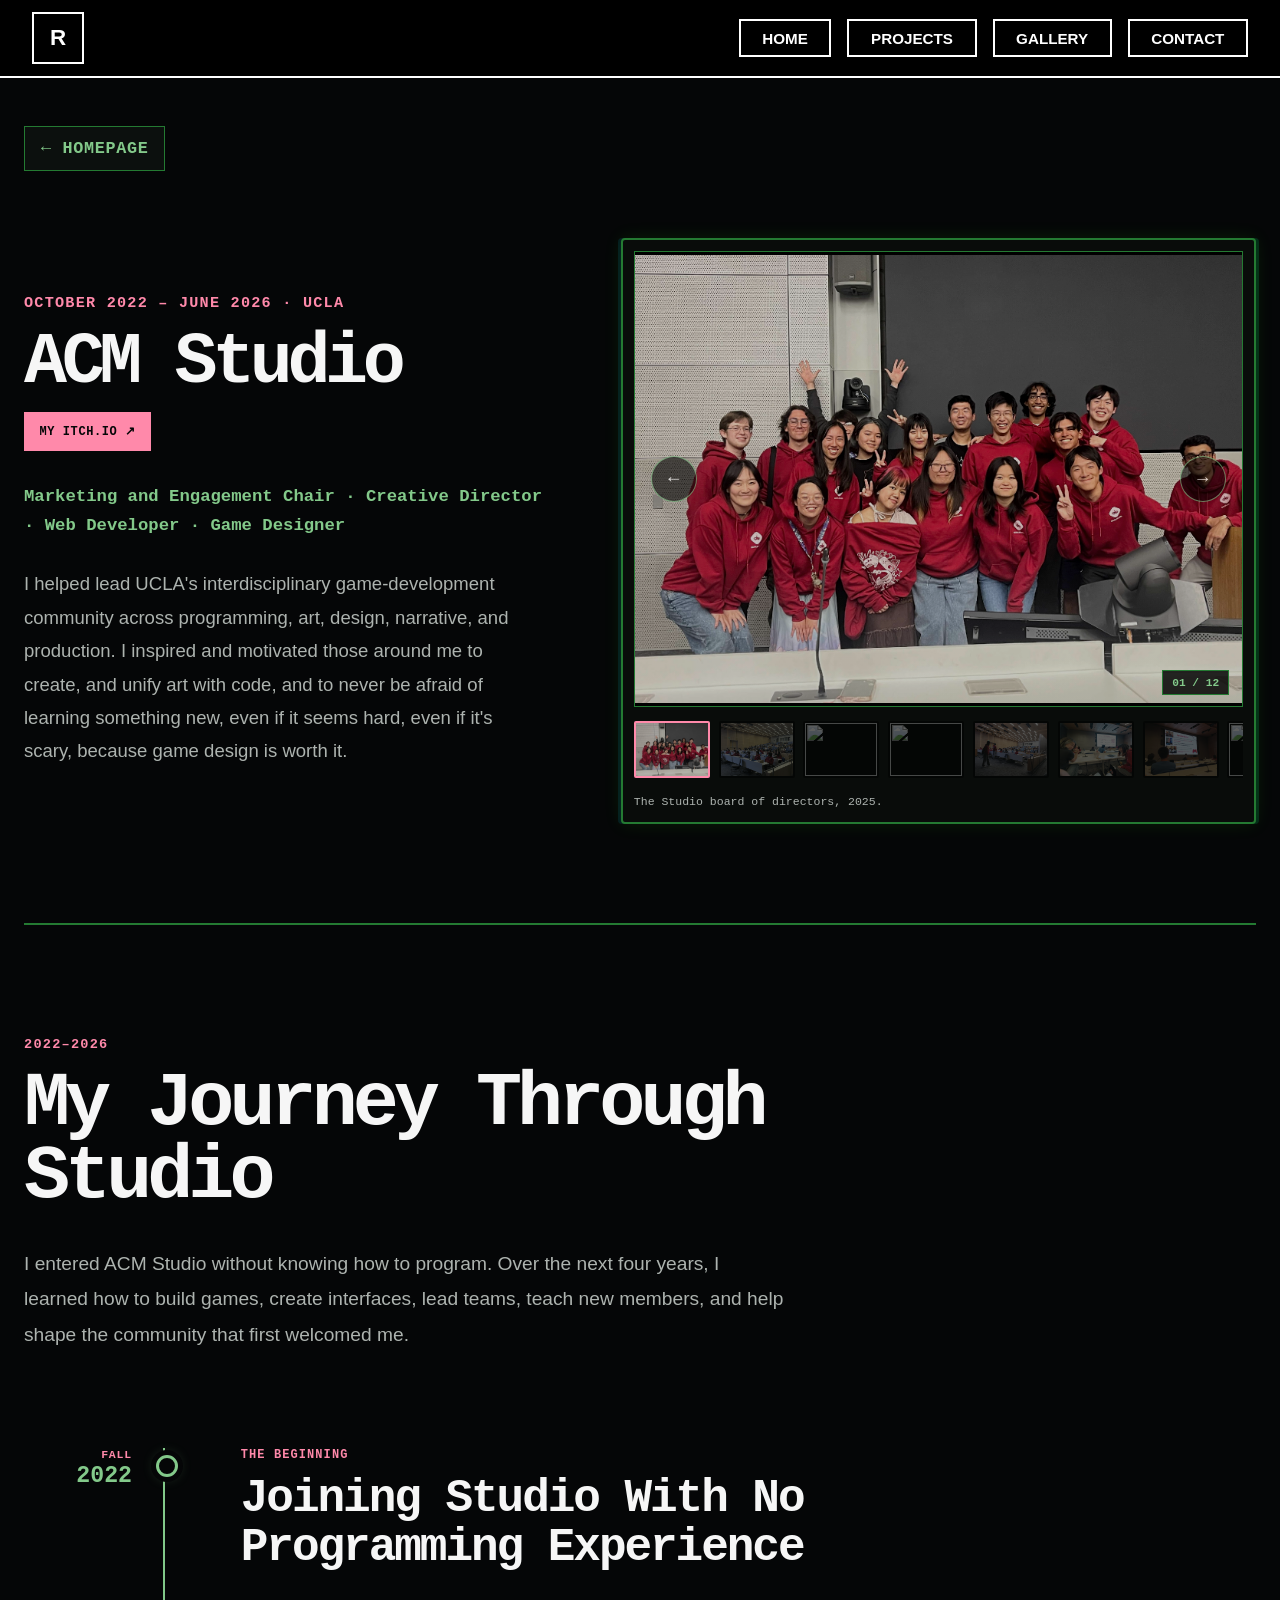
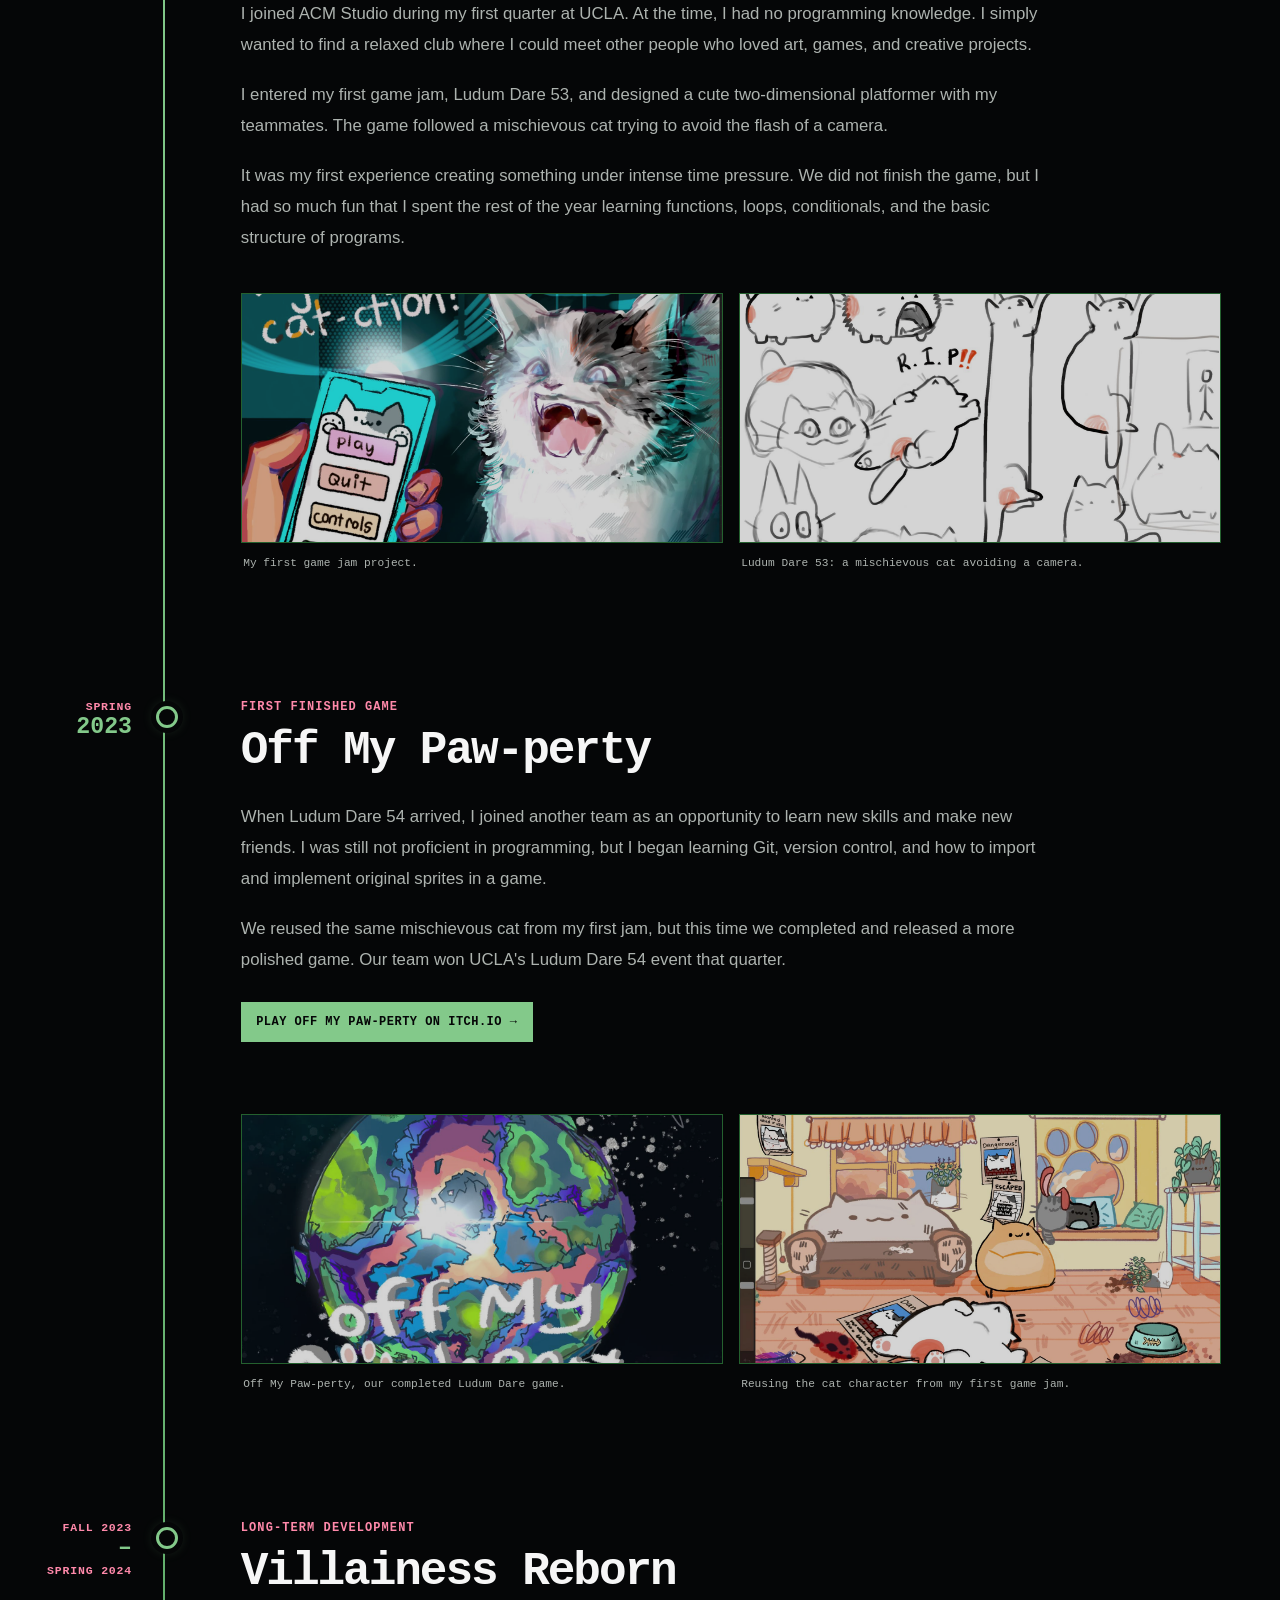
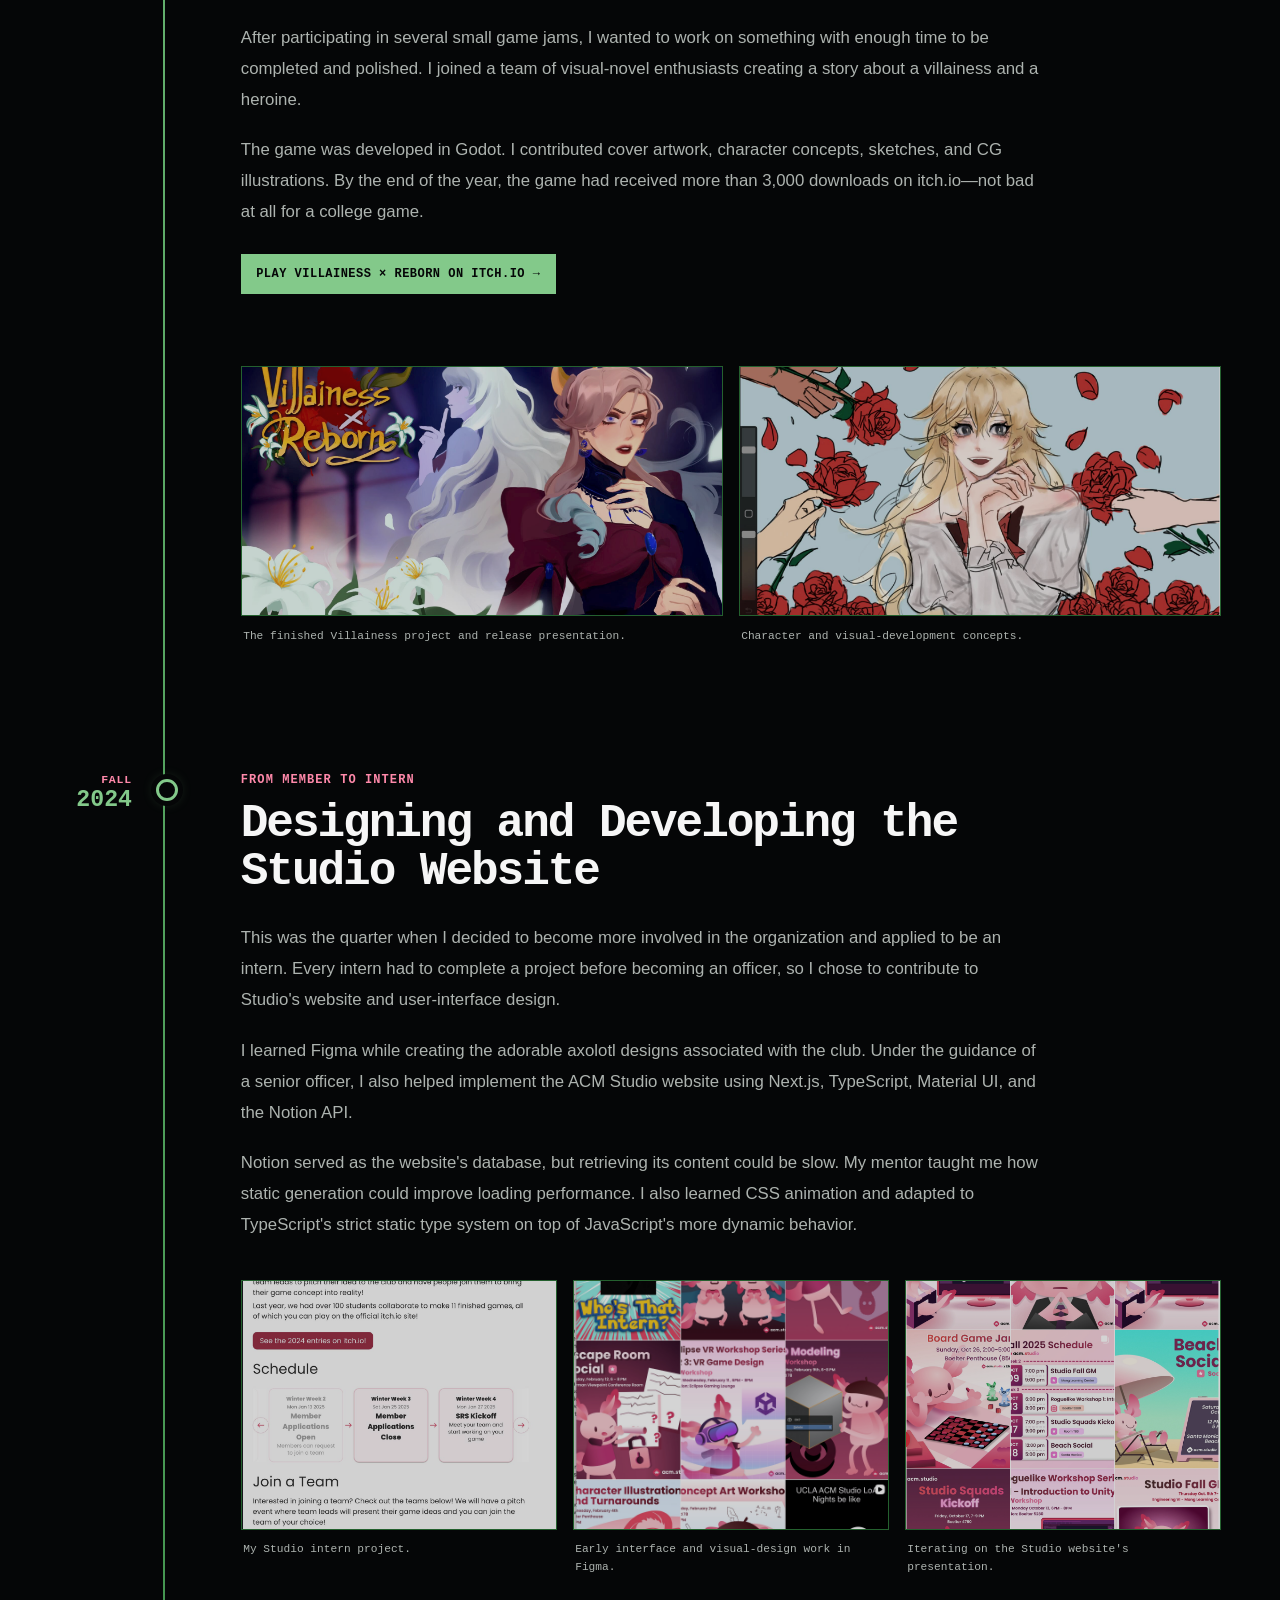
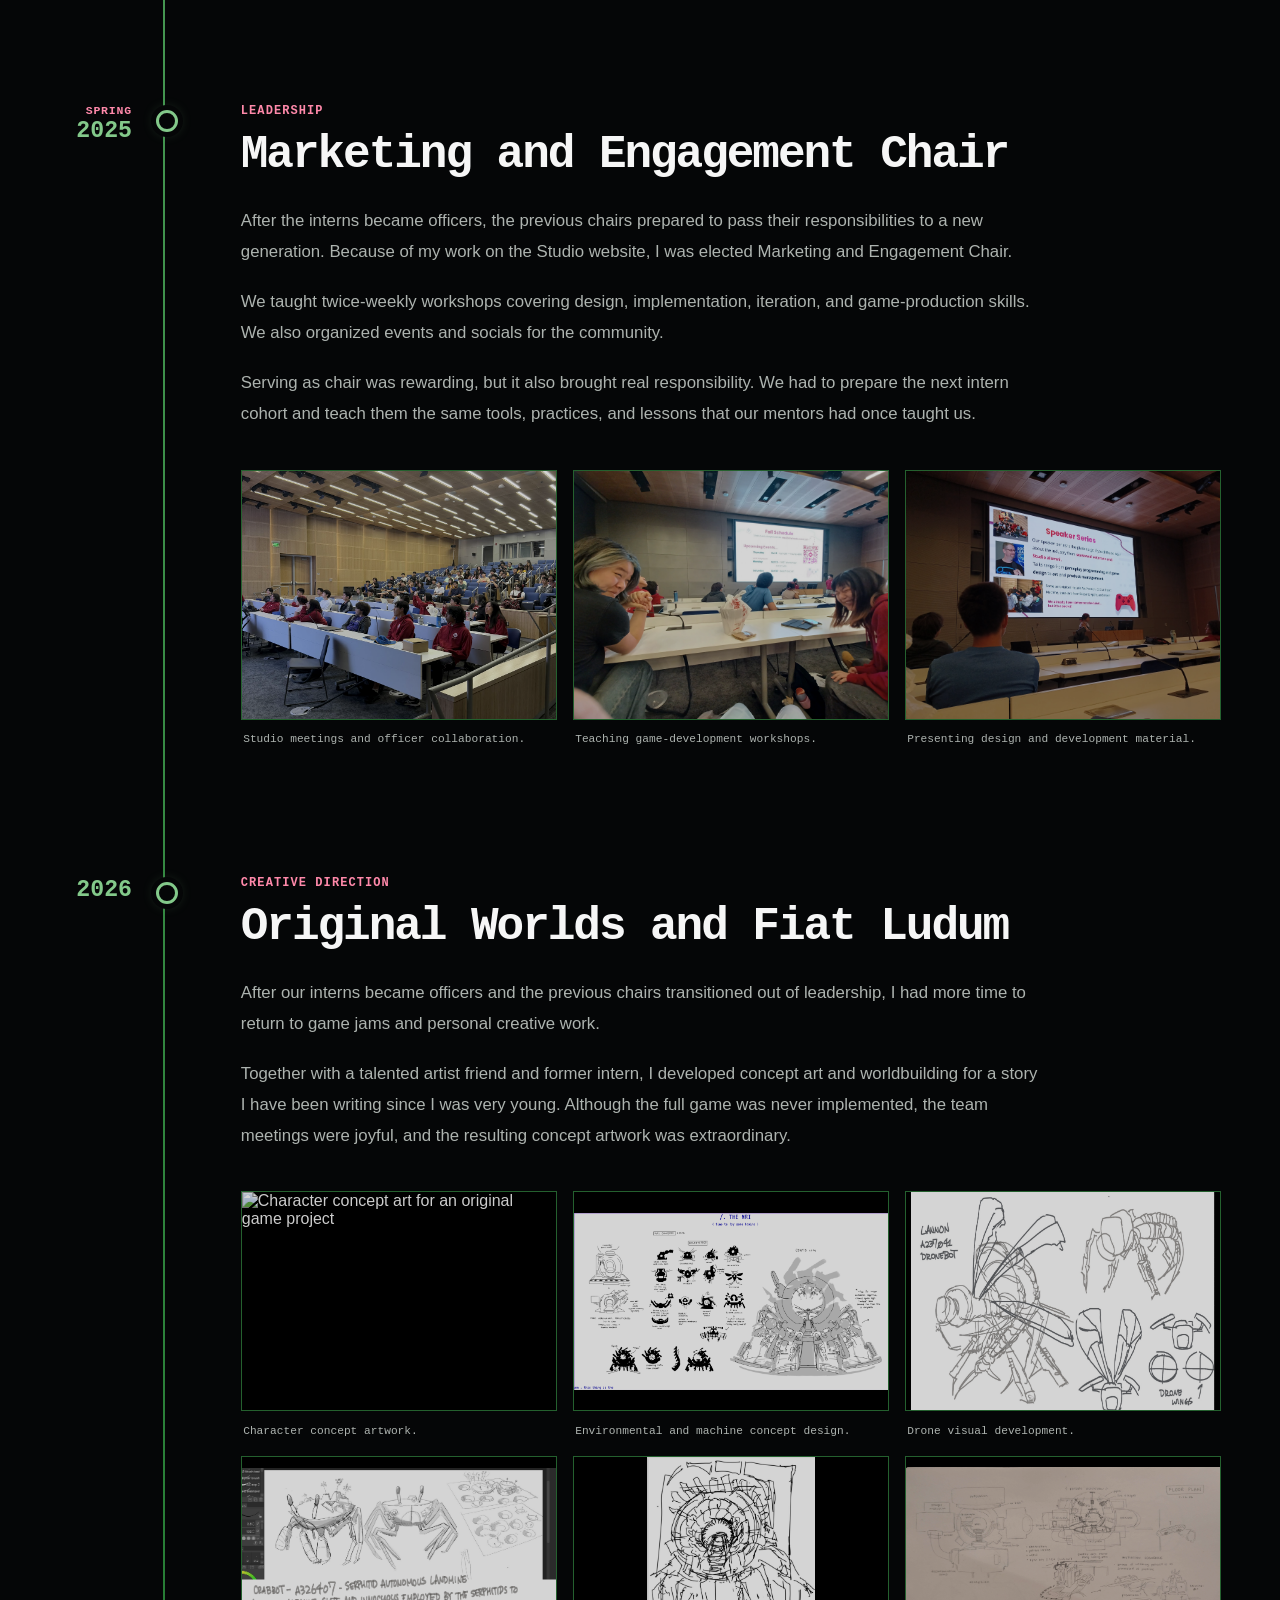
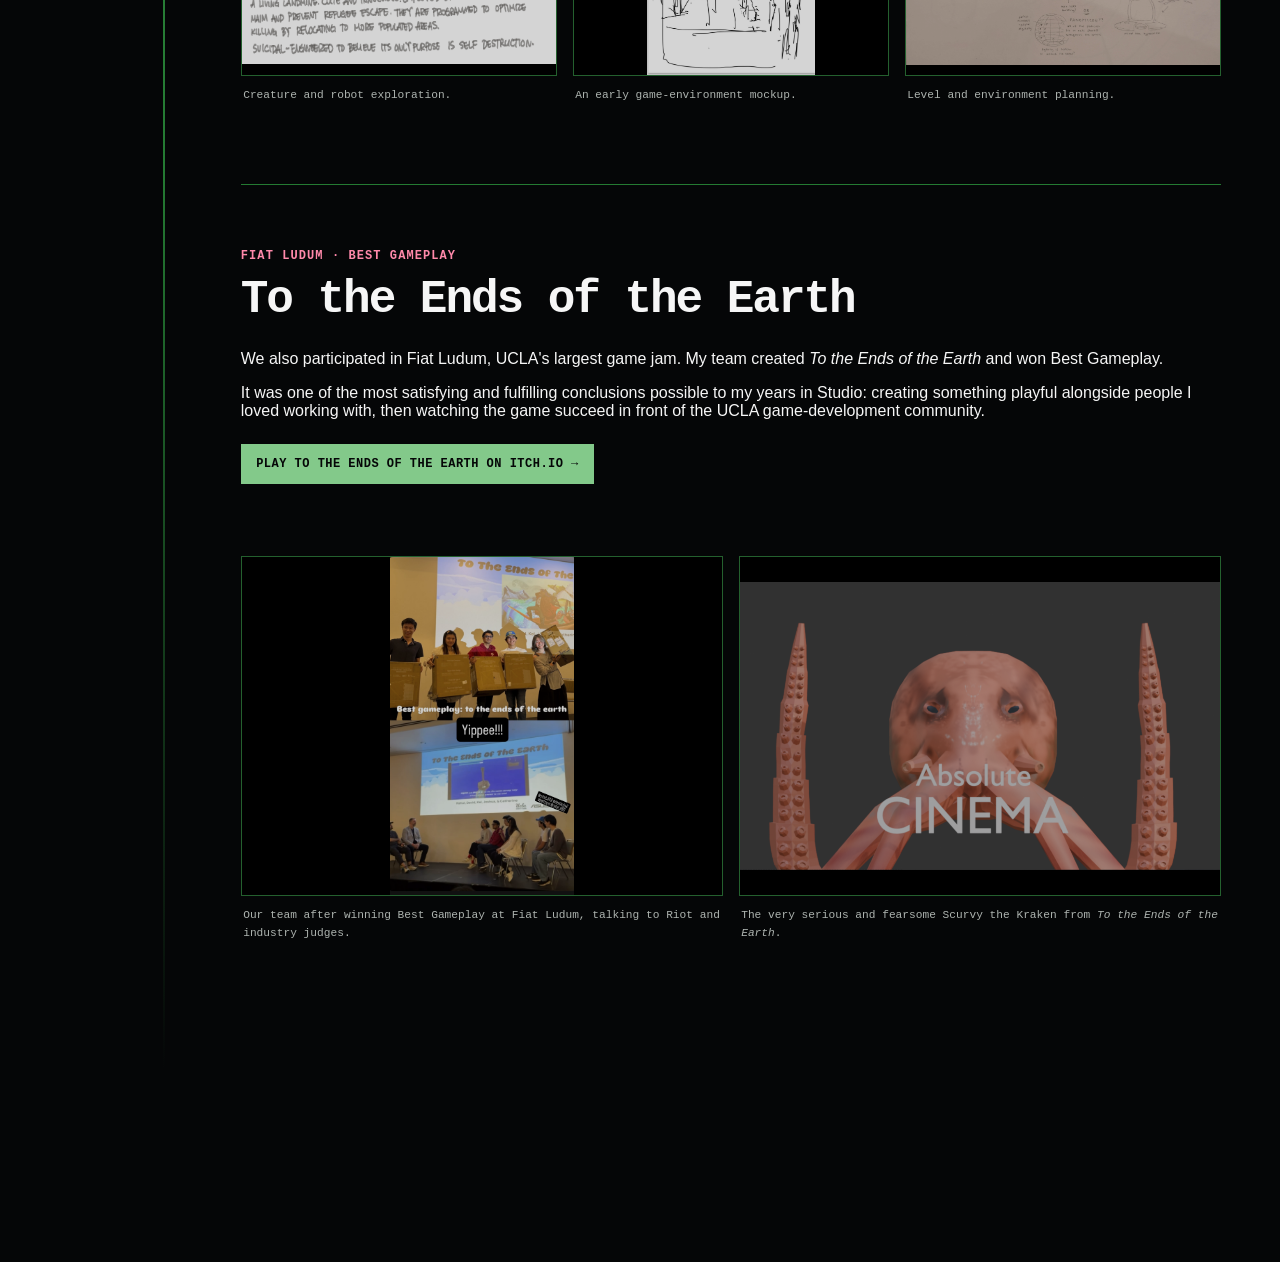
==== commit a067533e: "changed arrangement ordering" ====
--- a/projects/acm-studio/index.html
+++ b/projects/acm-studio/index.html
@@ -579,11 +579,7 @@
           resulting concept artwork was extraordinary.
         </p>
 
-        <p>
-          We also participated in Fiat Ludum, UCLA's largest game jam.
-          My team won Best Gameplay. It was one of the most satisfying
-          and fulfilling conclusions possible to my years in Studio.
-        </p>
+      
 
         <div class="studio-era-gallery studio-era-gallery-concepts">
           <figure>
@@ -659,6 +655,68 @@
           </figure>
        
       </div>
+      <!-- Fiat Ludum -->
+
+        <div class="studio-fiat-section">
+          <p class="studio-timeline-label">
+            Fiat Ludum · Best Gameplay
+          </p>
+
+          <h3>To the Ends of the Earth</h3>
+
+          <p>
+            We also participated in Fiat Ludum, UCLA's largest game jam.
+            My team created <em>To the Ends of the Earth</em> and won
+            Best Gameplay.
+          </p>
+
+          <p>
+            It was one of the most satisfying and fulfilling conclusions
+            possible to my years in Studio: creating something playful
+            alongside people I loved working with, then watching the game
+            succeed in front of the UCLA game-development community.
+          </p>
+
+          <a
+            class="studio-external-link"
+            href="https://vlad-the-inhaler.itch.io/to-the-ends-of-the-earth"
+            target="_blank"
+            rel="noopener noreferrer"
+          >
+            Play To the Ends of the Earth on itch.io →
+          </a>
+
+          <div class="studio-era-gallery studio-era-gallery-fiat">
+            <figure>
+              <img
+                src="../../images/studio/fiatLudum.jpg"
+                alt="The To the Ends of the Earth team after winning Best Gameplay at Fiat Ludum"
+                loading="lazy"
+              />
+
+              <figcaption>
+                Our team after winning Best Gameplay at Fiat Ludum, talking to Riot and industry judges.
+              </figcaption>
+            </figure>
+
+            <figure>
+              <img
+                src="../../images/studio/funnyKraken.png"
+                alt="The funny Kraken from To the Ends of the Earth"
+                loading="lazy"
+              />
+
+              <figcaption>
+                The very serious and fearsome Scurvy the Kraken from
+                <em>To the Ends of the Earth</em>.
+              </figcaption>
+            </figure>
+          </div>
+        </div>
+      </div>
+
+
+
     </article>
   </div>
 </section>
--- a/projects/acm-studio/acm-studio.css
+++ b/projects/acm-studio/acm-studio.css
@@ -1025,4 +1025,47 @@
 .studio-itch-link:focus-visible {
   outline: 3px solid var(--studio-green);
   outline-offset: 4px;
+}
+
+/* ==================================================
+   FIAT LUDUM SECTION
+   ================================================== */
+
+.studio-fiat-section {
+  margin-top: 5rem;
+  padding-top: 4rem;
+
+  border-top: 1px solid var(--studio-green-dark);
+}
+
+.studio-era-gallery-fiat {
+  grid-template-columns: repeat(2, minmax(0, 1fr));
+
+  margin-top: 2.5rem;
+}
+
+.studio-era-gallery-fiat img {
+  width: 100%;
+  height: 340px;
+
+  object-fit: contain;
+  object-position: center;
+
+  background: #000000;
+}
+
+@media (max-width: 650px) {
+  .studio-fiat-section {
+    margin-top: 4rem;
+    padding-top: 3rem;
+  }
+
+  .studio-era-gallery-fiat {
+    grid-template-columns: 1fr;
+  }
+
+  .studio-era-gallery-fiat img {
+    height: auto;
+    max-height: 460px;
+  }
 }
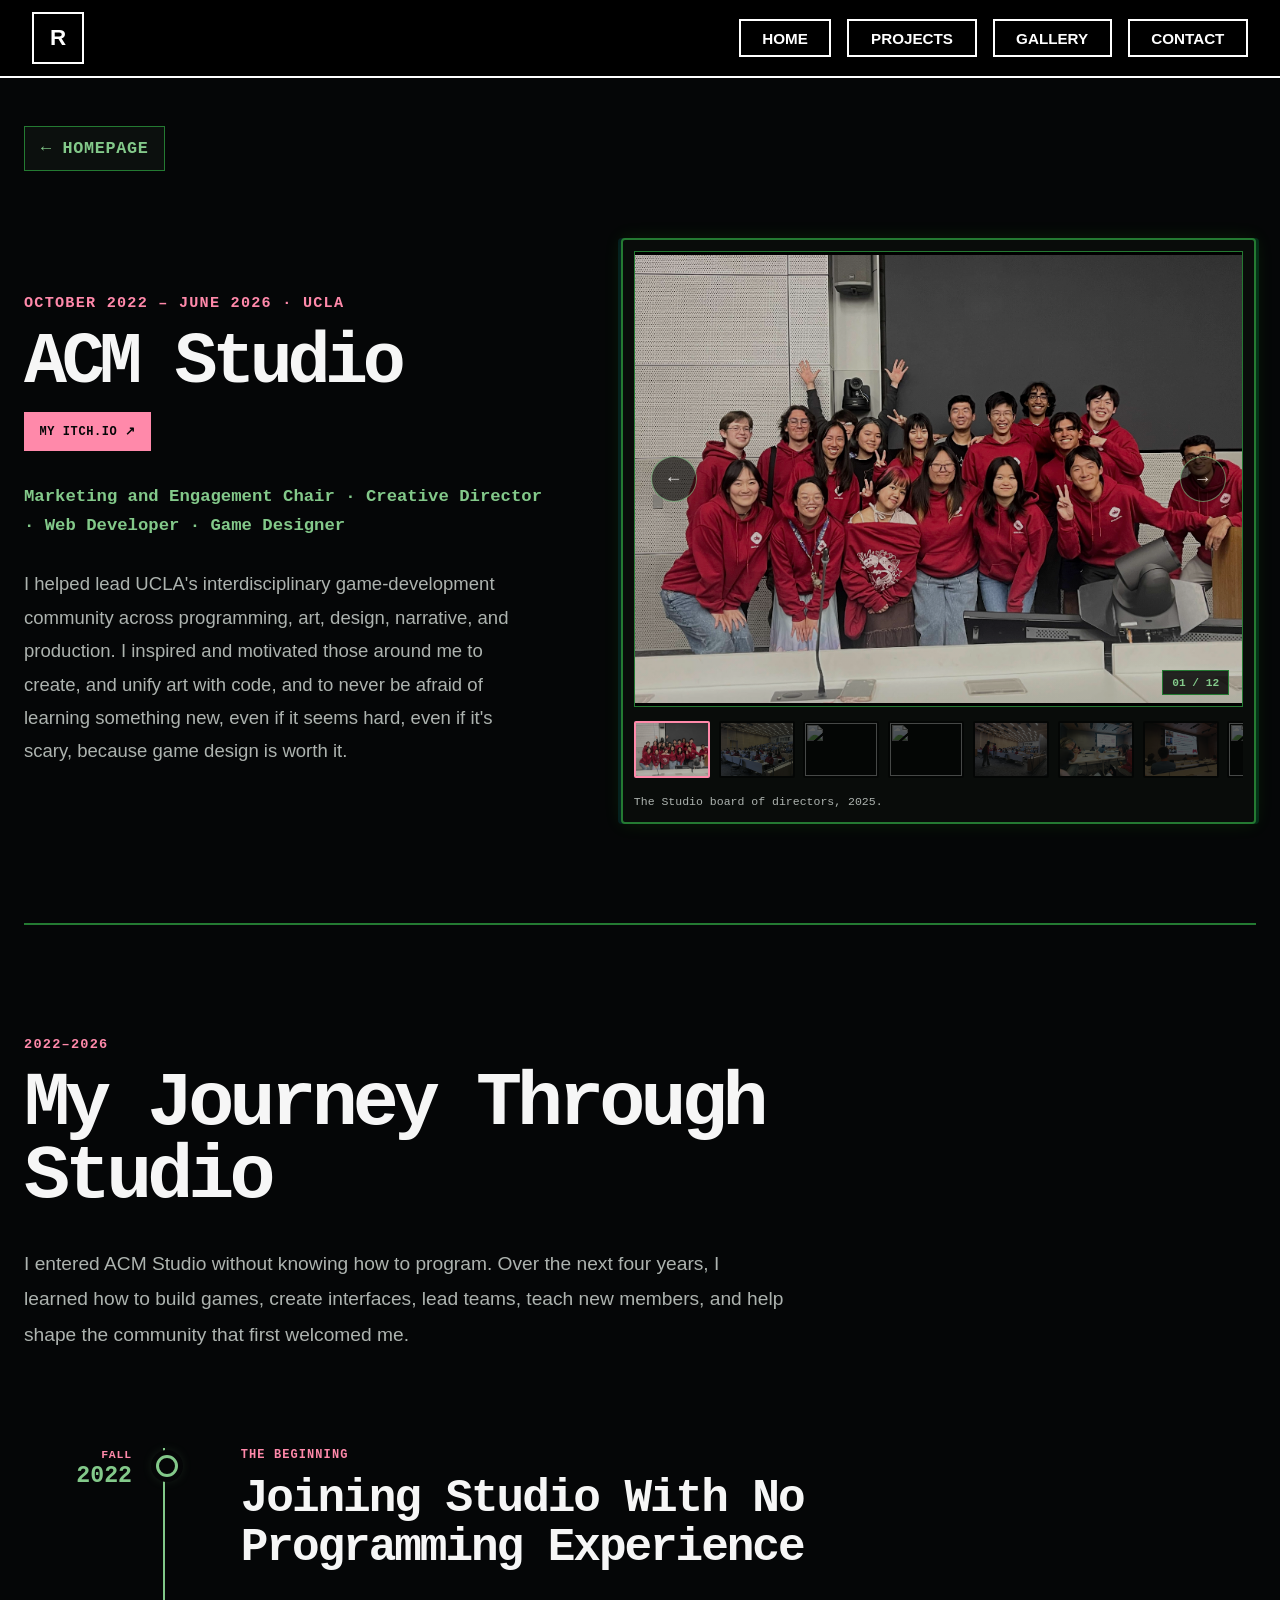
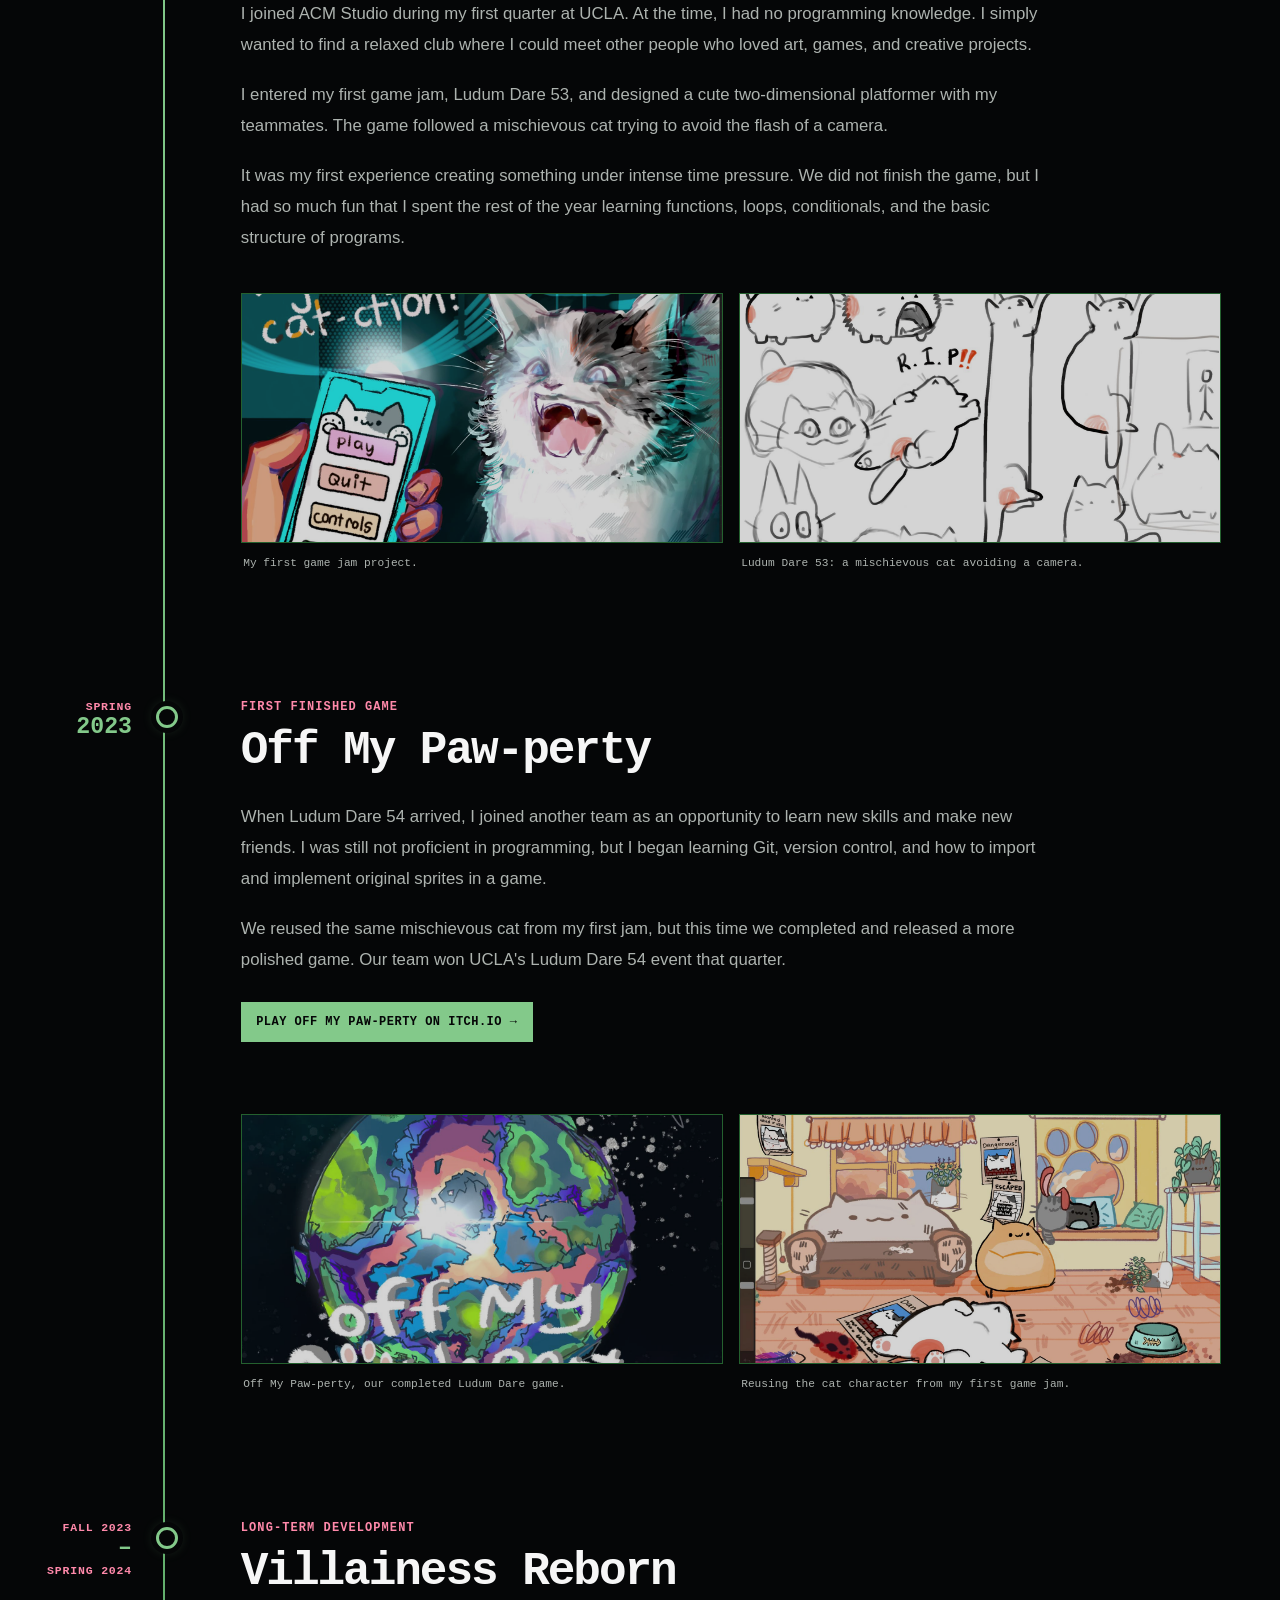
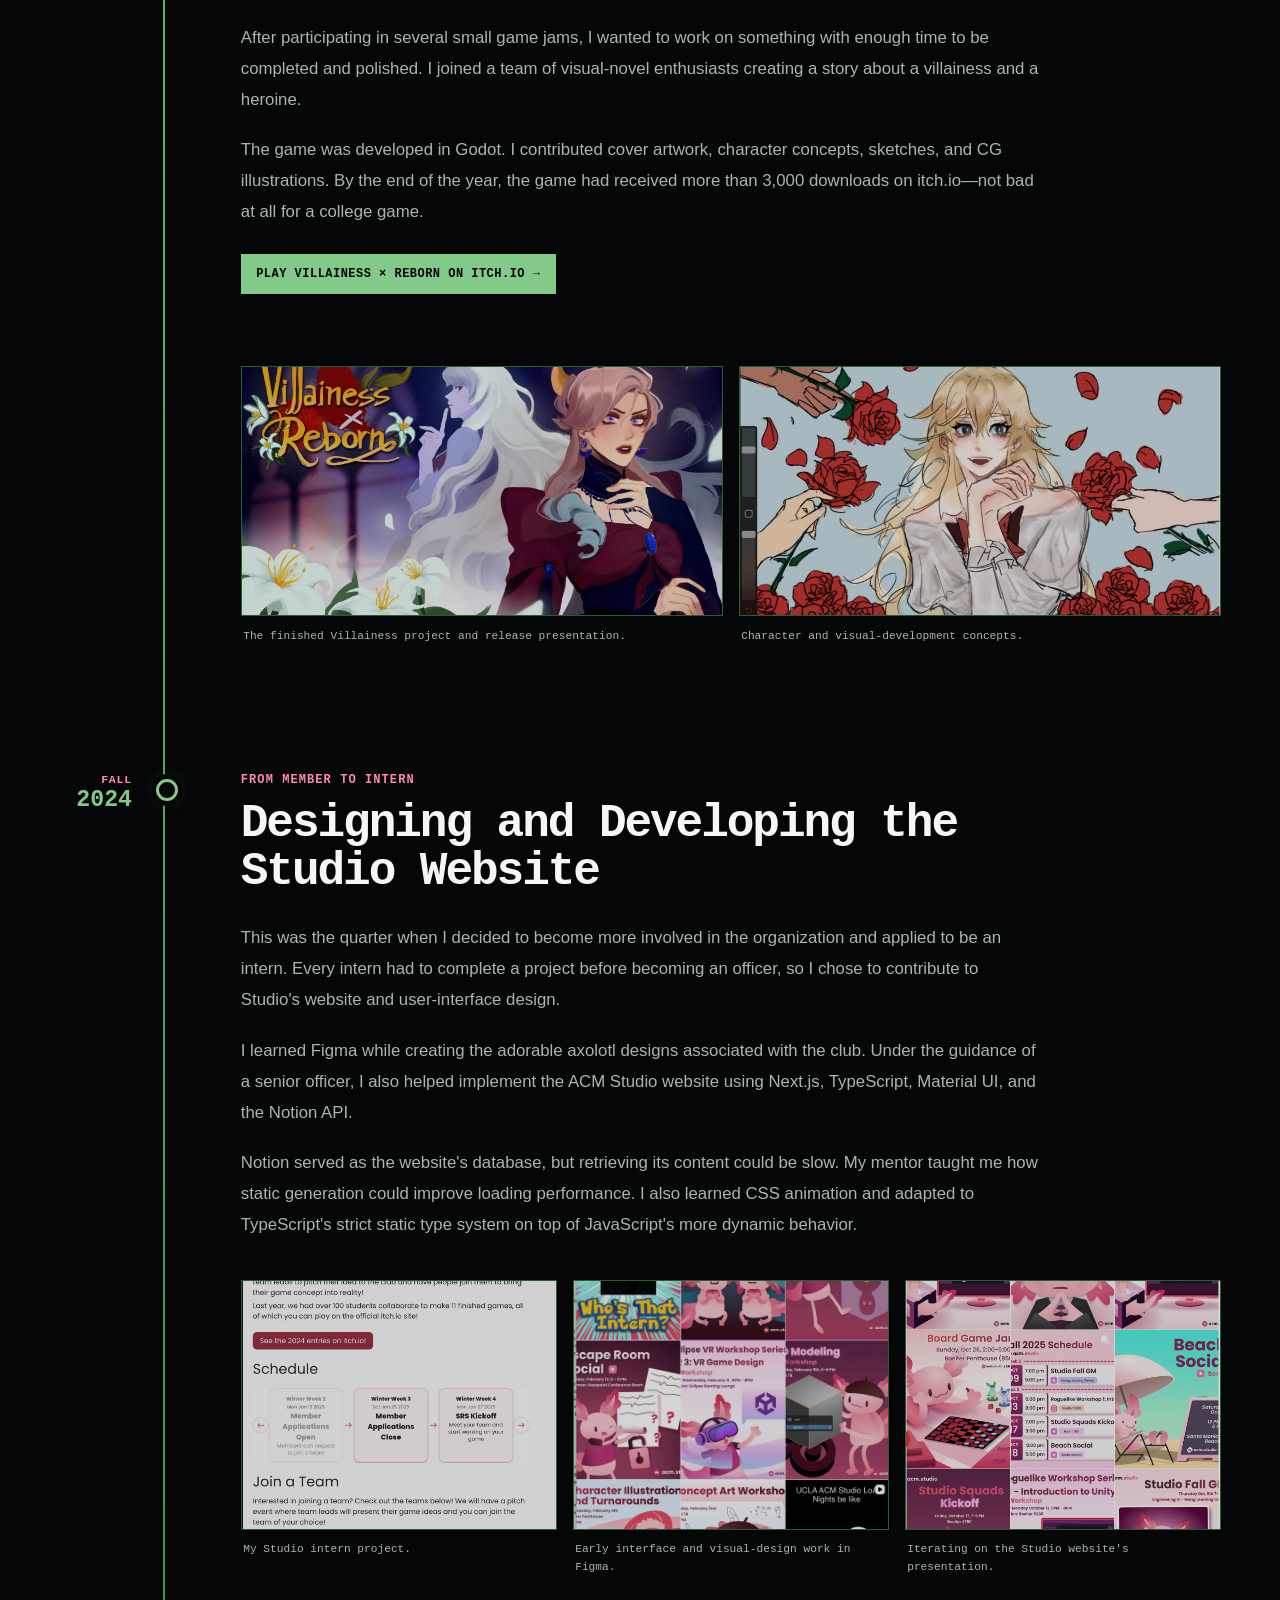
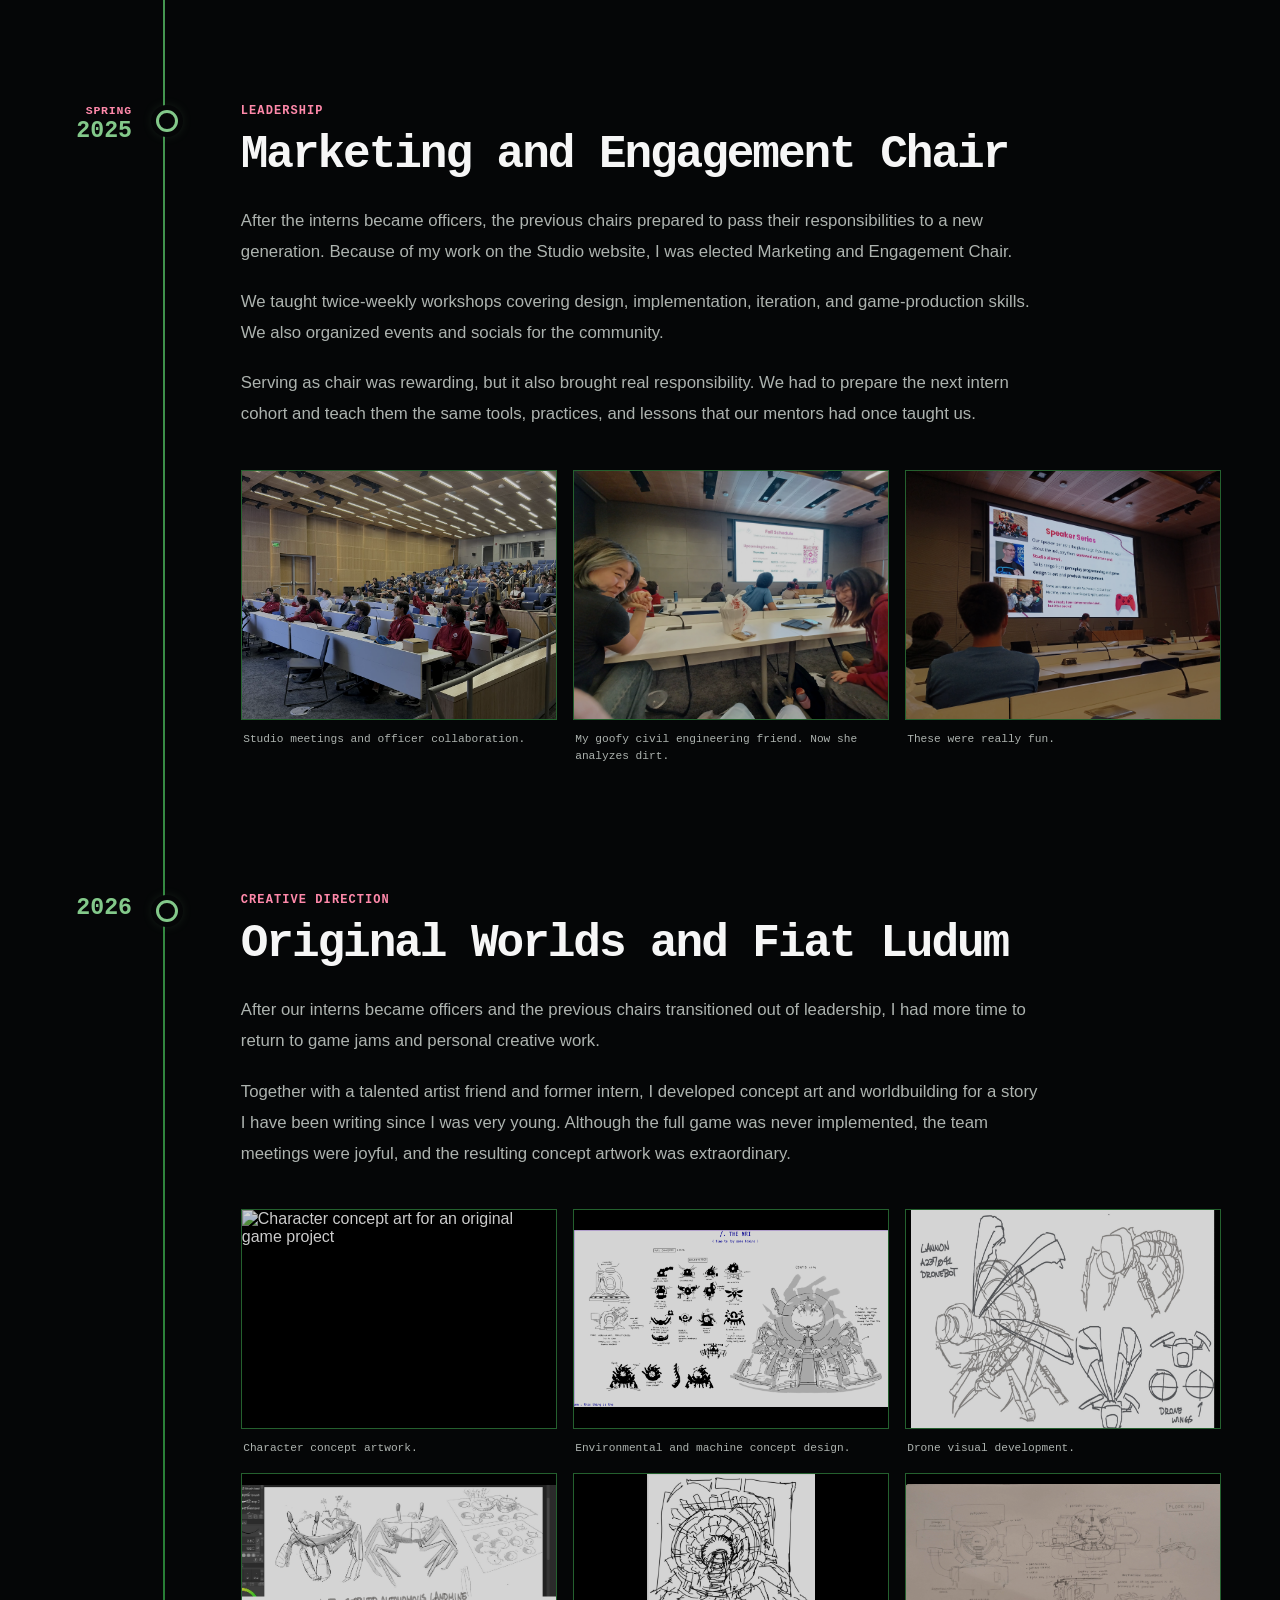
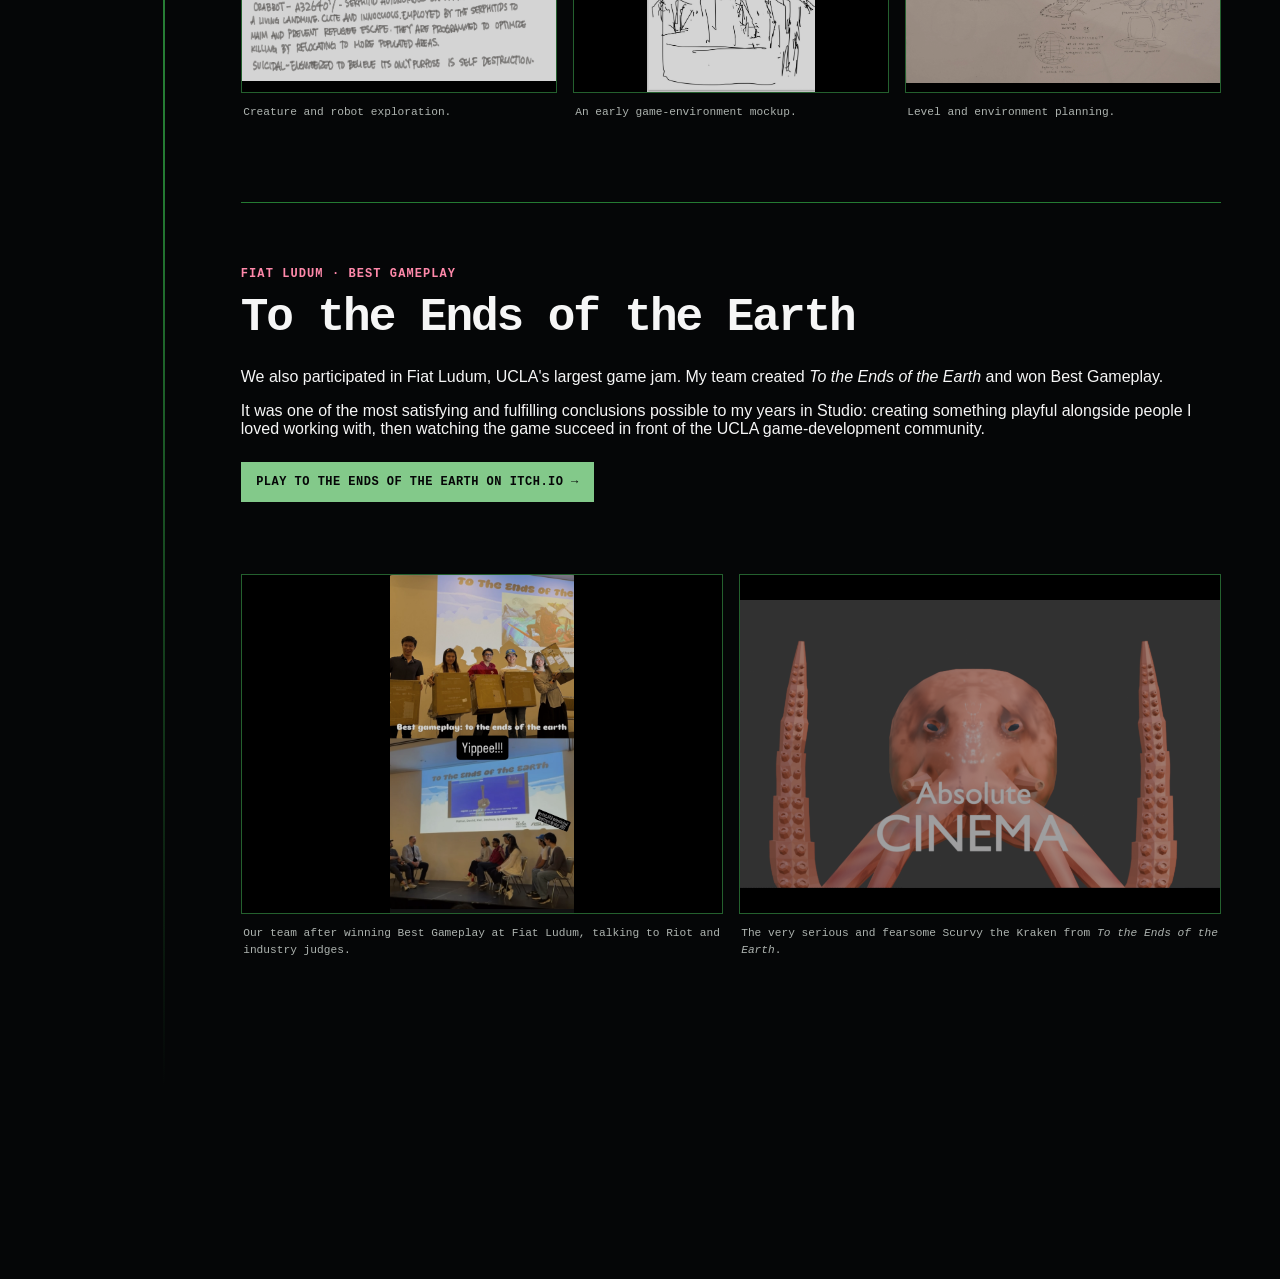
==== commit 47c23b62: "update on some comments" ====
--- a/projects/acm-studio/index.html
+++ b/projects/acm-studio/index.html
@@ -527,7 +527,7 @@
             />
 
             <figcaption>
-              Teaching game-development workshops.
+              My goofy civil engineering friend. Now she analyzes dirt. 
             </figcaption>
           </figure>
 
@@ -539,7 +539,7 @@
             />
 
             <figcaption>
-              Presenting design and development material.
+              These were really fun. 
             </figcaption>
           </figure>
         </div>
--- a/style.css
+++ b/style.css
@@ -1352,4 +1352,159 @@
   .projects-section .acm-studio-card {
     height: 300px;
   }
+}
+
+/* ==================================================
+   ART GALLERY — THREE-COLUMN PORTRAIT LAYOUT
+   ================================================== */
+
+.art-gallery-grid {
+  display: grid;
+  grid-template-columns: repeat(3, minmax(0, 1fr));
+  gap: 1.4rem;
+
+  width: 100%;
+  margin-top: 2rem;
+}
+
+.art-gallery-card {
+  min-width: 0;
+  overflow: hidden;
+
+  display: flex;
+  flex-direction: column;
+
+  color: #ffffff;
+  background: #080808;
+
+  border: 2px solid #ffffff;
+  text-decoration: none;
+
+  transition:
+    transform 180ms ease,
+    border-color 180ms ease,
+    box-shadow 180ms ease;
+}
+
+
+/* Portrait-shaped frame for vertically oriented artwork */
+
+.art-gallery-image-frame {
+  width: 100%;
+  aspect-ratio: 3 / 4;
+
+  display: grid;
+  place-items: center;
+
+  overflow: hidden;
+
+  background:
+    radial-gradient(
+      circle at center,
+      rgba(255, 255, 255, 0.04),
+      transparent 72%
+    ),
+    #111111;
+
+  border-bottom: 2px solid #ffffff;
+}
+
+
+/* Preserve the entire artwork without cropping */
+
+.art-gallery-card img {
+  display: block;
+
+  width: 100%;
+  height: 100%;
+
+  object-fit: contain;
+  object-position: center;
+
+  filter:
+    brightness(0.88)
+    contrast(1.02)
+    saturate(0.84);
+
+  transition:
+    transform 250ms ease,
+    filter 200ms ease;
+}
+
+
+/* Artwork title */
+
+.art-gallery-card > p {
+  max-width: none;
+  margin: 0;
+  padding: 0.85rem 1rem;
+
+  color: #ffffff;
+  background: #080808;
+
+  font-family: "Courier New", monospace;
+  font-size: 0.78rem;
+  font-weight: 900;
+  line-height: 1.4;
+  letter-spacing: 0.04em;
+  text-transform: uppercase;
+}
+
+
+/* Hover */
+
+.art-gallery-card:hover {
+  transform: translateY(-3px);
+
+  border-color: #83c98a;
+
+  box-shadow:
+    3px 0 0 rgba(0, 255, 136, 0.18),
+    -3px 0 0 rgba(0, 207, 255, 0.12),
+    0 0 14px rgba(57, 255, 20, 0.1);
+}
+
+.art-gallery-card:hover img {
+  transform: scale(1.015);
+
+  filter:
+    brightness(0.98)
+    contrast(1.02)
+    saturate(0.7);
+}
+
+.art-gallery-card:hover > p {
+  color: #83c98a;
+}
+
+
+/* Remove the old special treatment for the last odd card */
+
+.art-gallery-card:last-child:nth-child(odd) {
+  grid-column: auto;
+  width: auto;
+  justify-self: stretch;
+}
+
+
+/* Two columns on tablets */
+
+@media (max-width: 950px) {
+  .art-gallery-grid {
+    grid-template-columns: repeat(2, minmax(0, 1fr));
+  }
+}
+
+
+/* One column on phones */
+
+@media (max-width: 620px) {
+  .art-gallery-grid {
+    grid-template-columns: 1fr;
+    gap: 1.25rem;
+  }
+
+  .art-gallery-image-frame {
+    aspect-ratio: 3 / 4;
+  }
 }
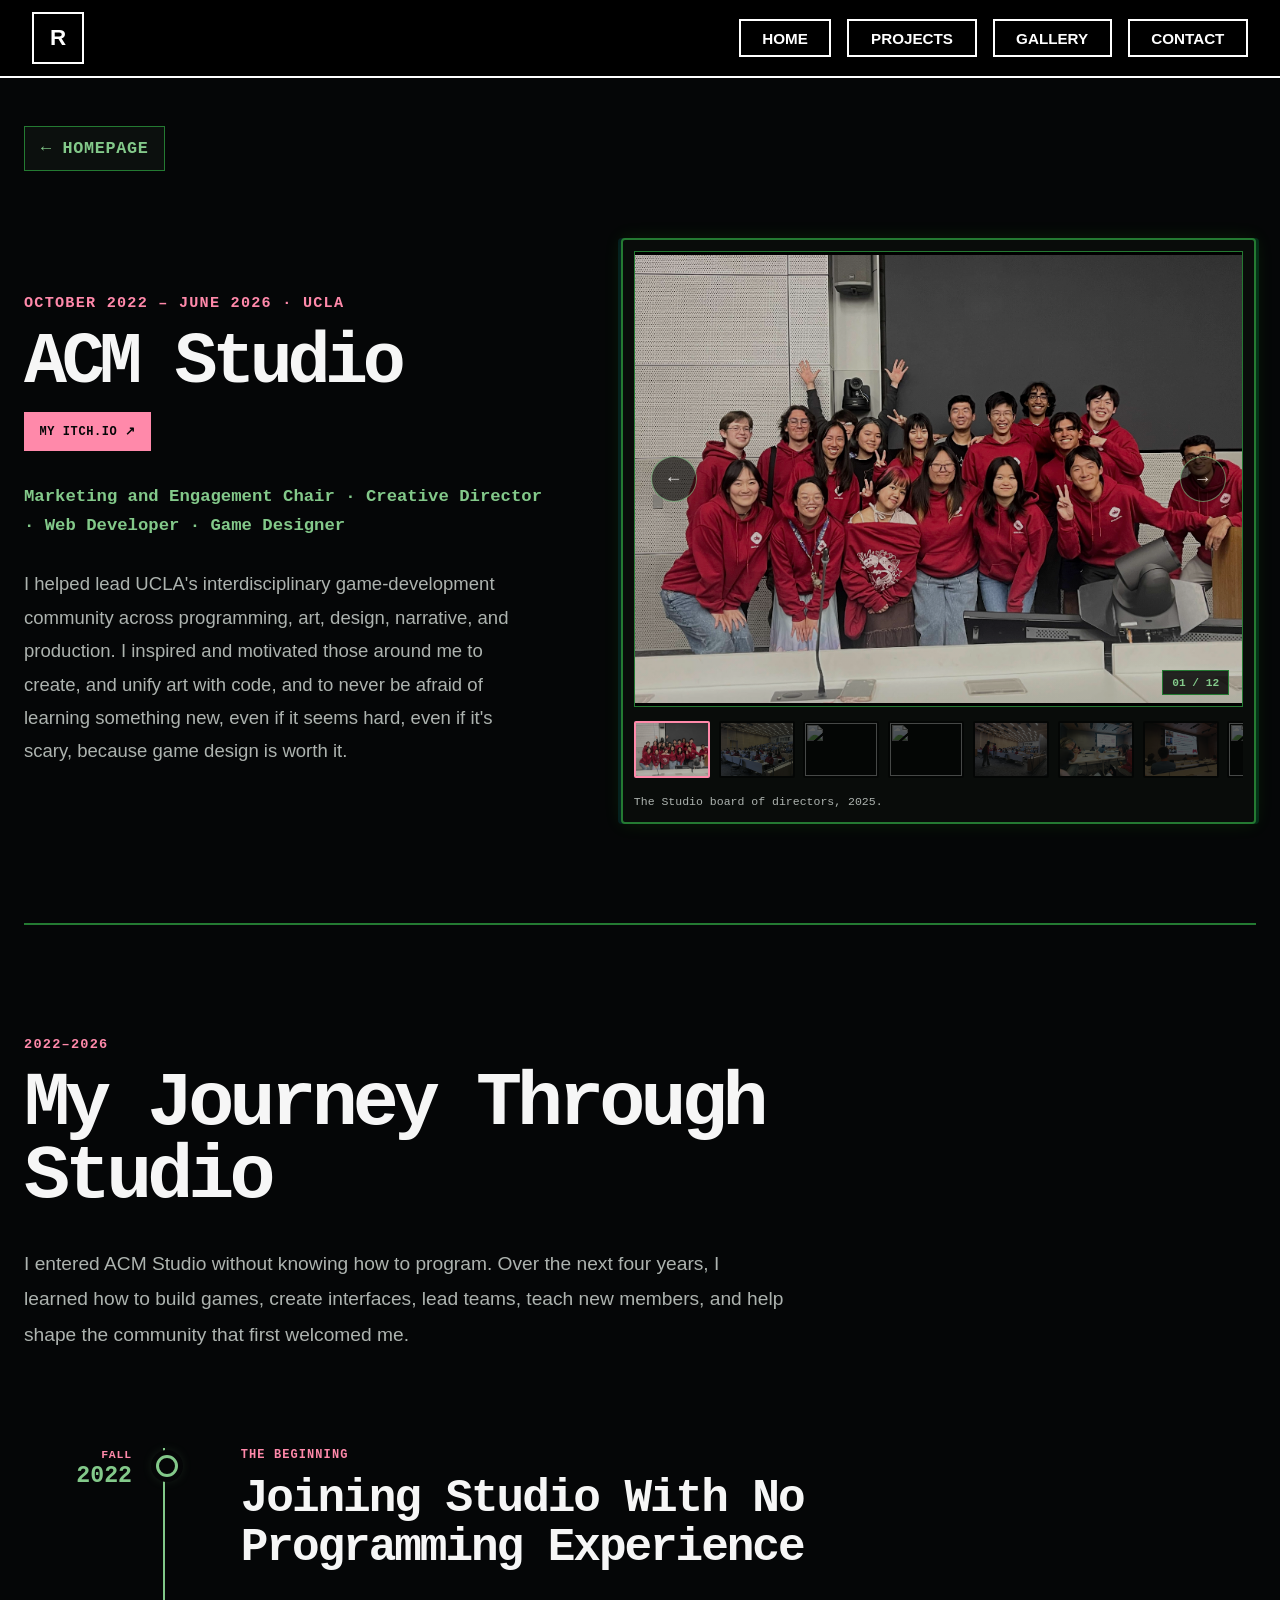
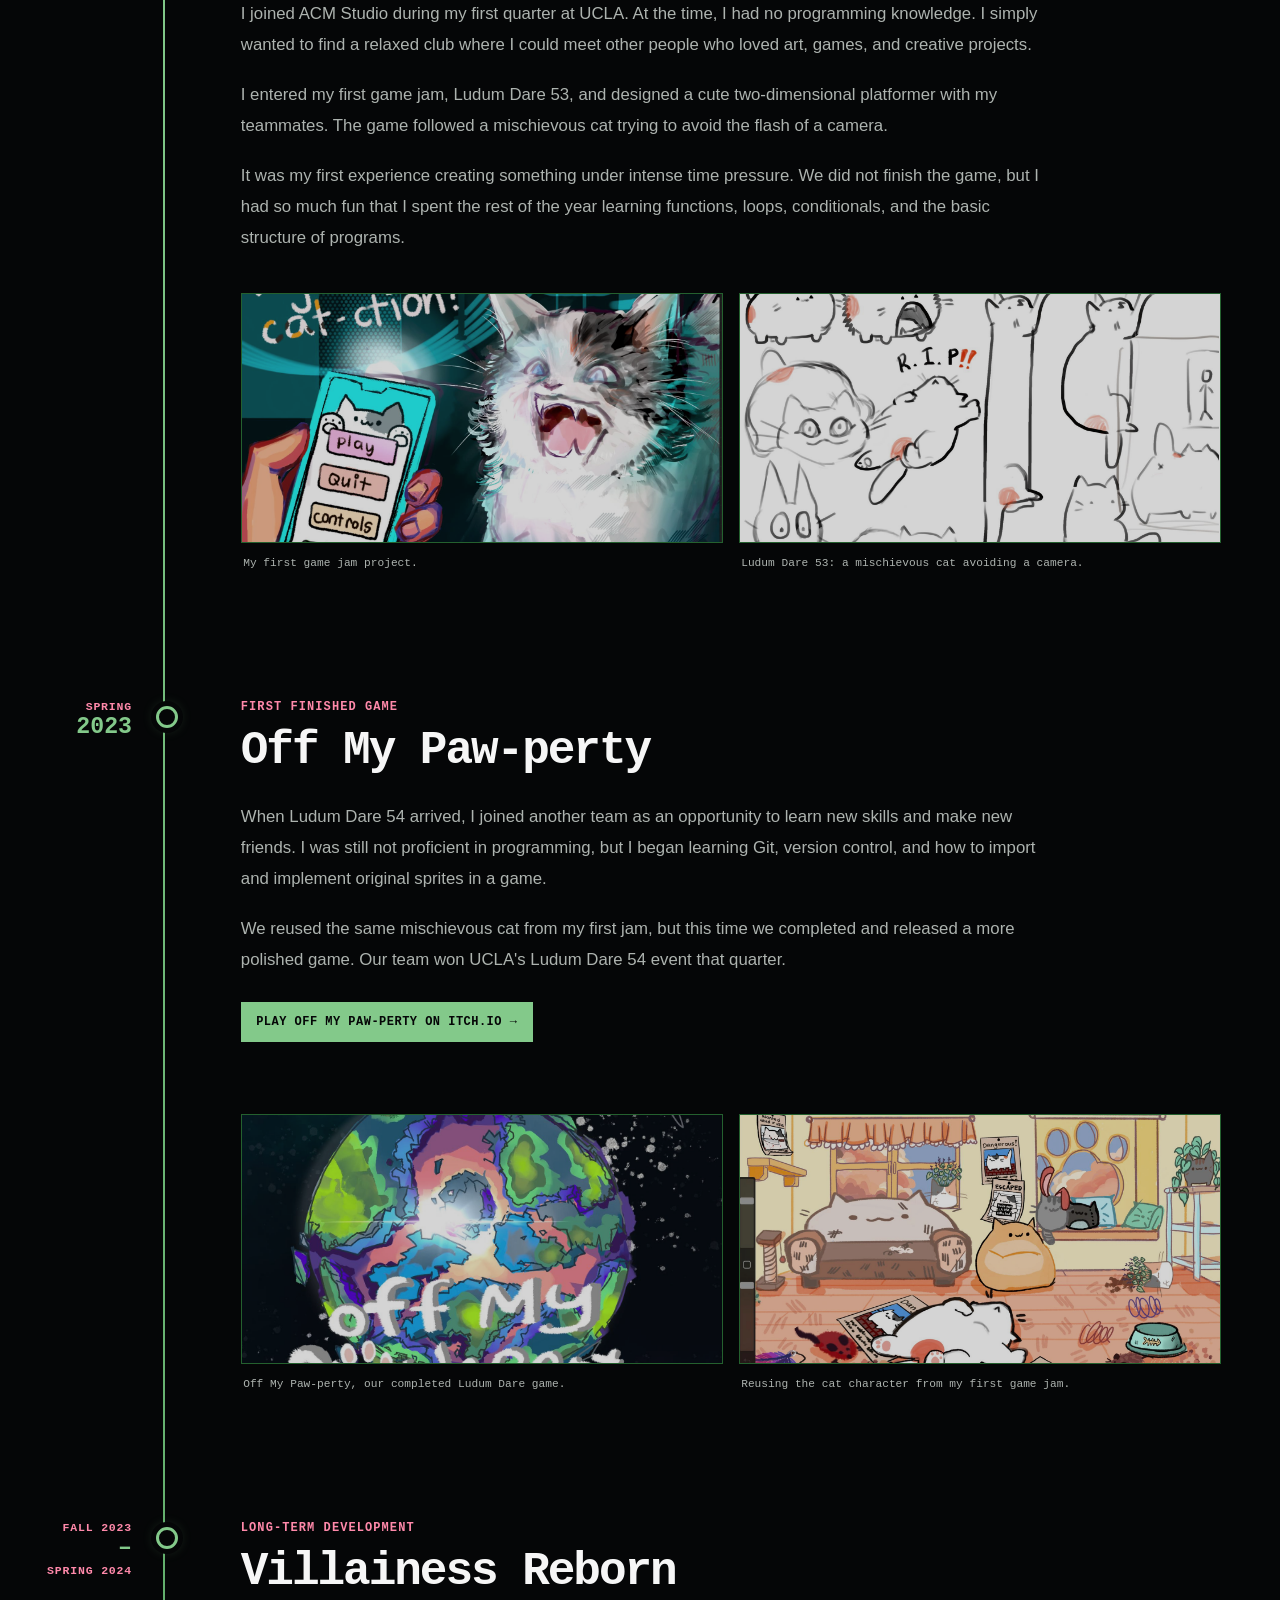
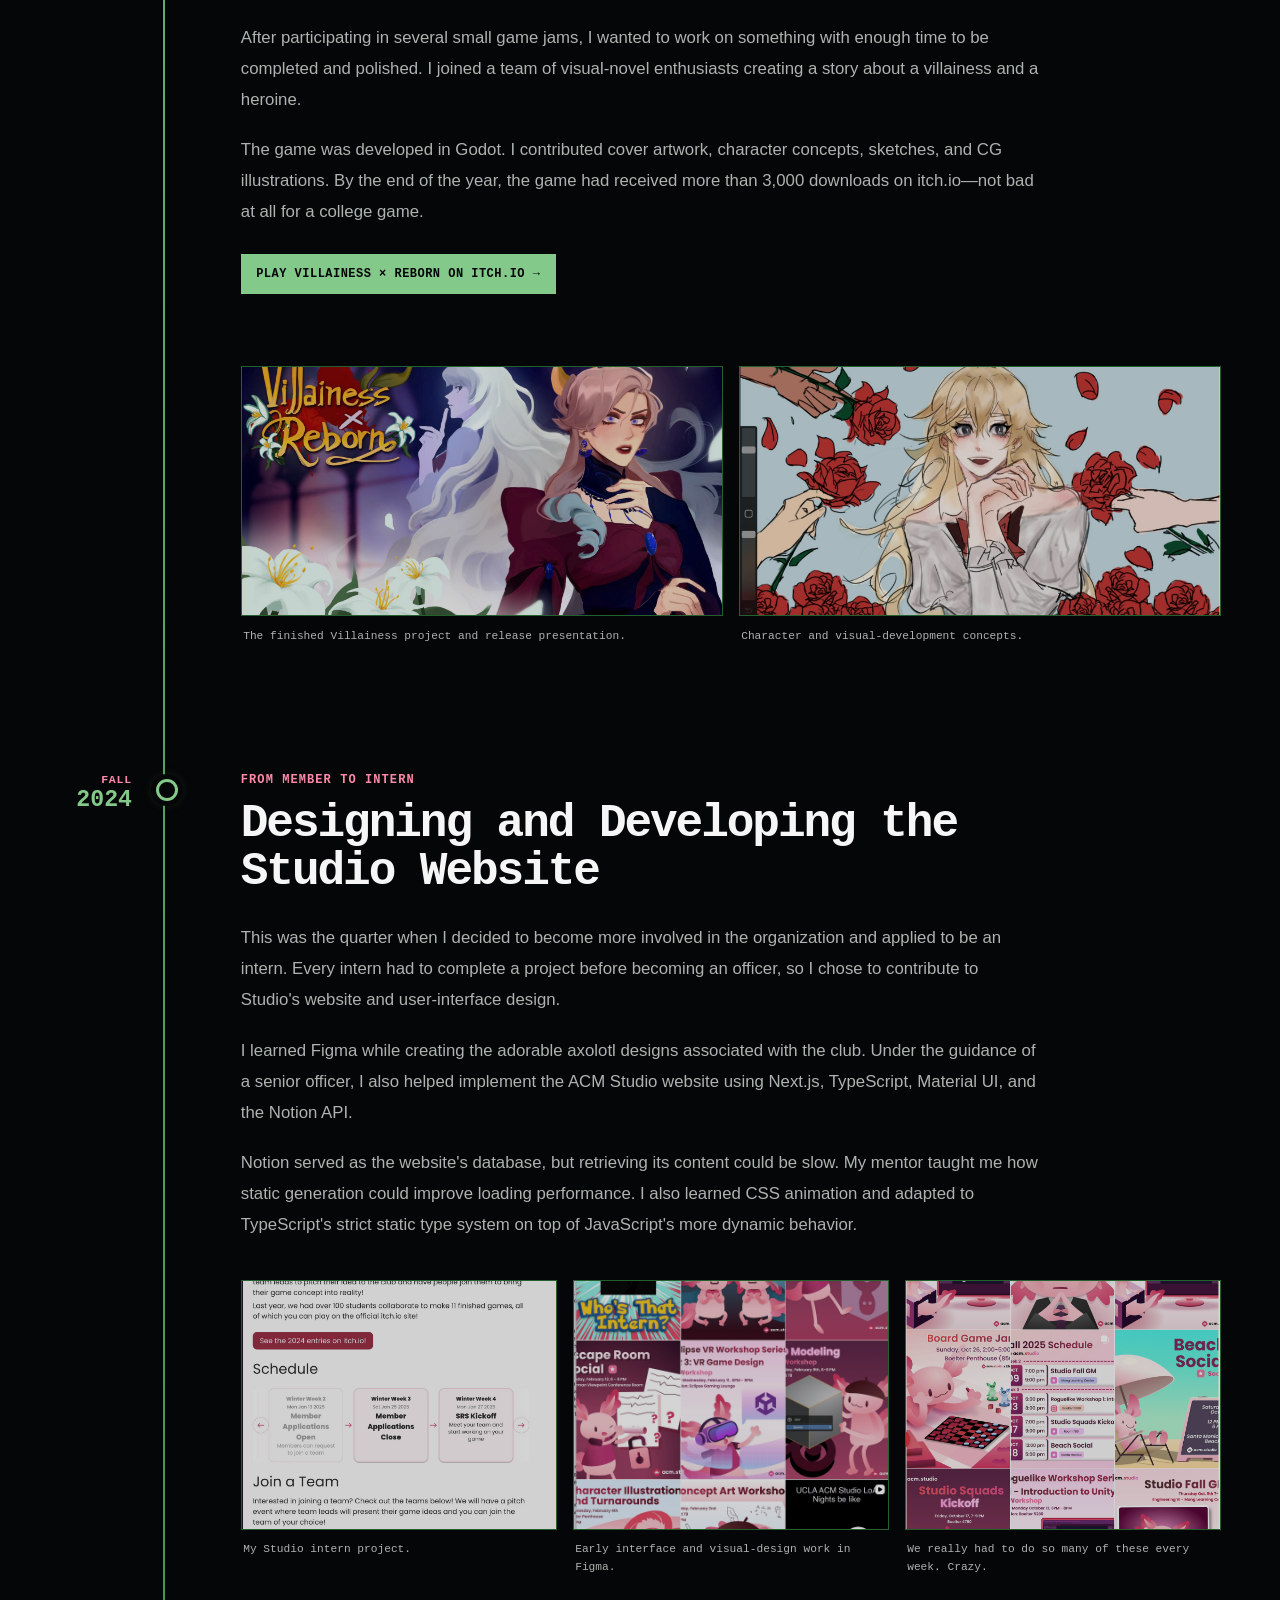
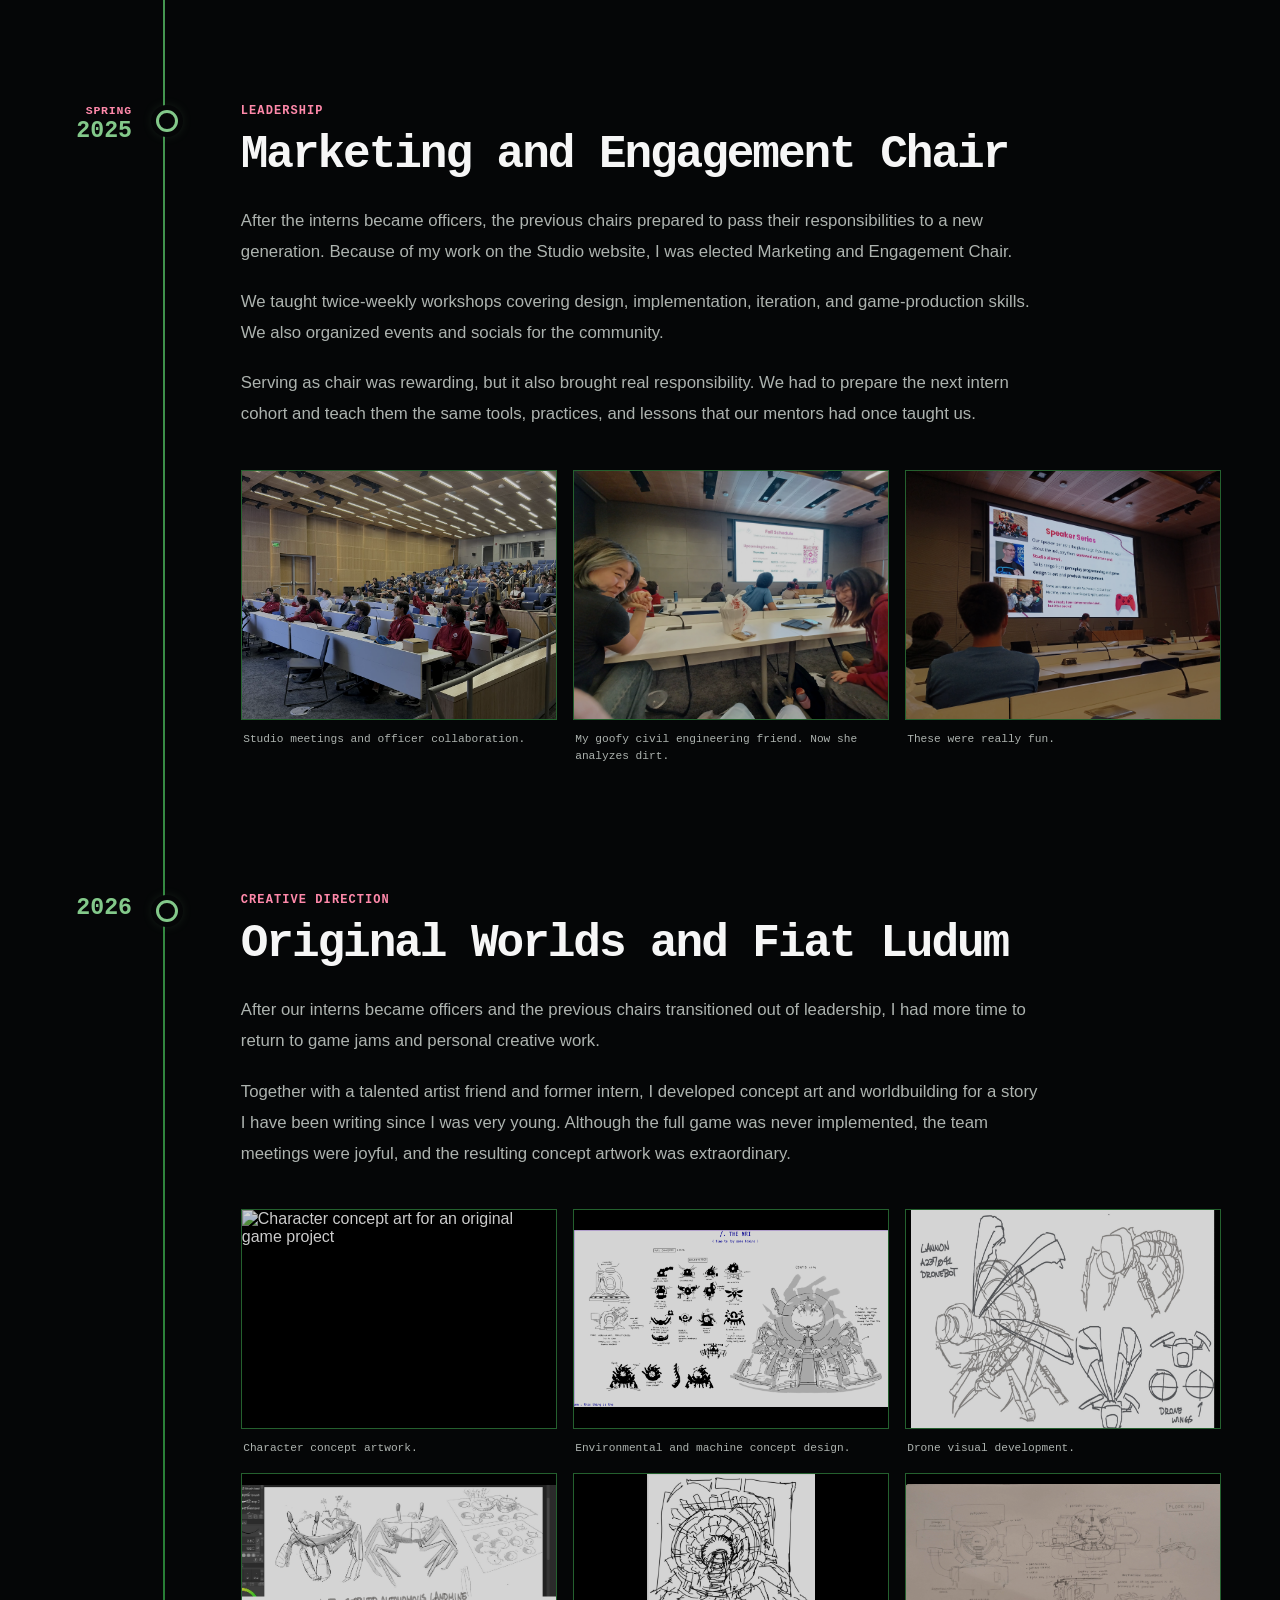
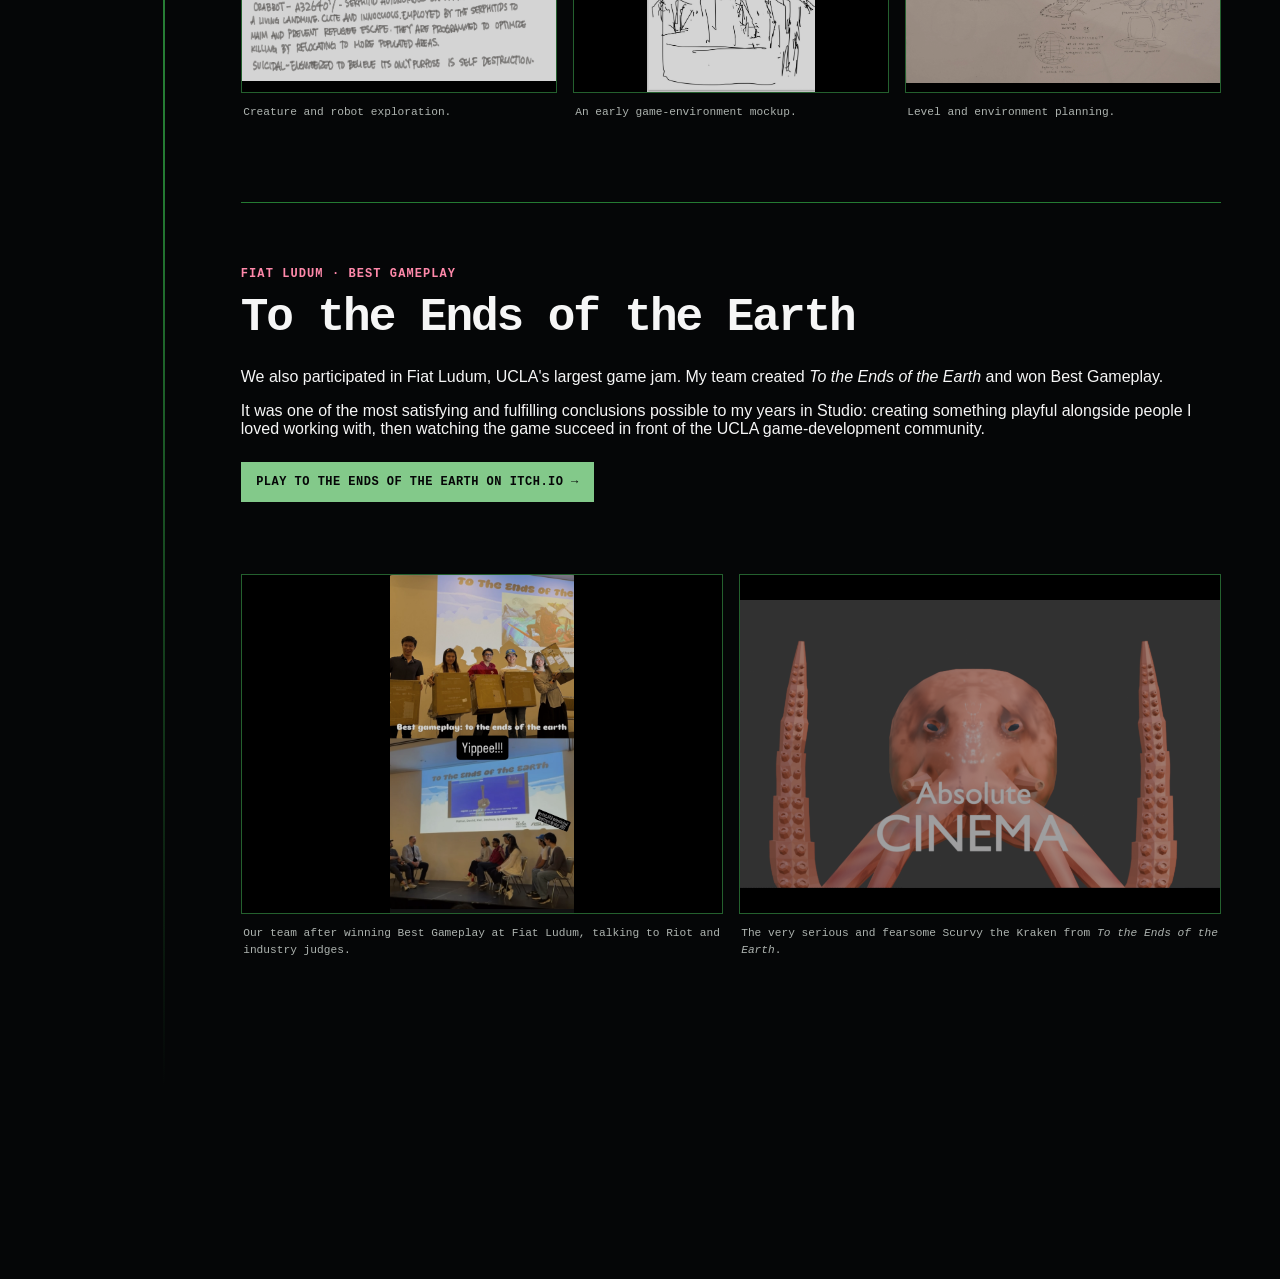
==== commit 1a2ab029: "more website comment updates" ====
--- a/projects/acm-studio/index.html
+++ b/projects/acm-studio/index.html
@@ -459,7 +459,7 @@
             />
 
             <figcaption>
-              Iterating on the Studio website's presentation.
+              We really had to do so many of these every week. Crazy.
             </figcaption>
           </figure>
         </div>
